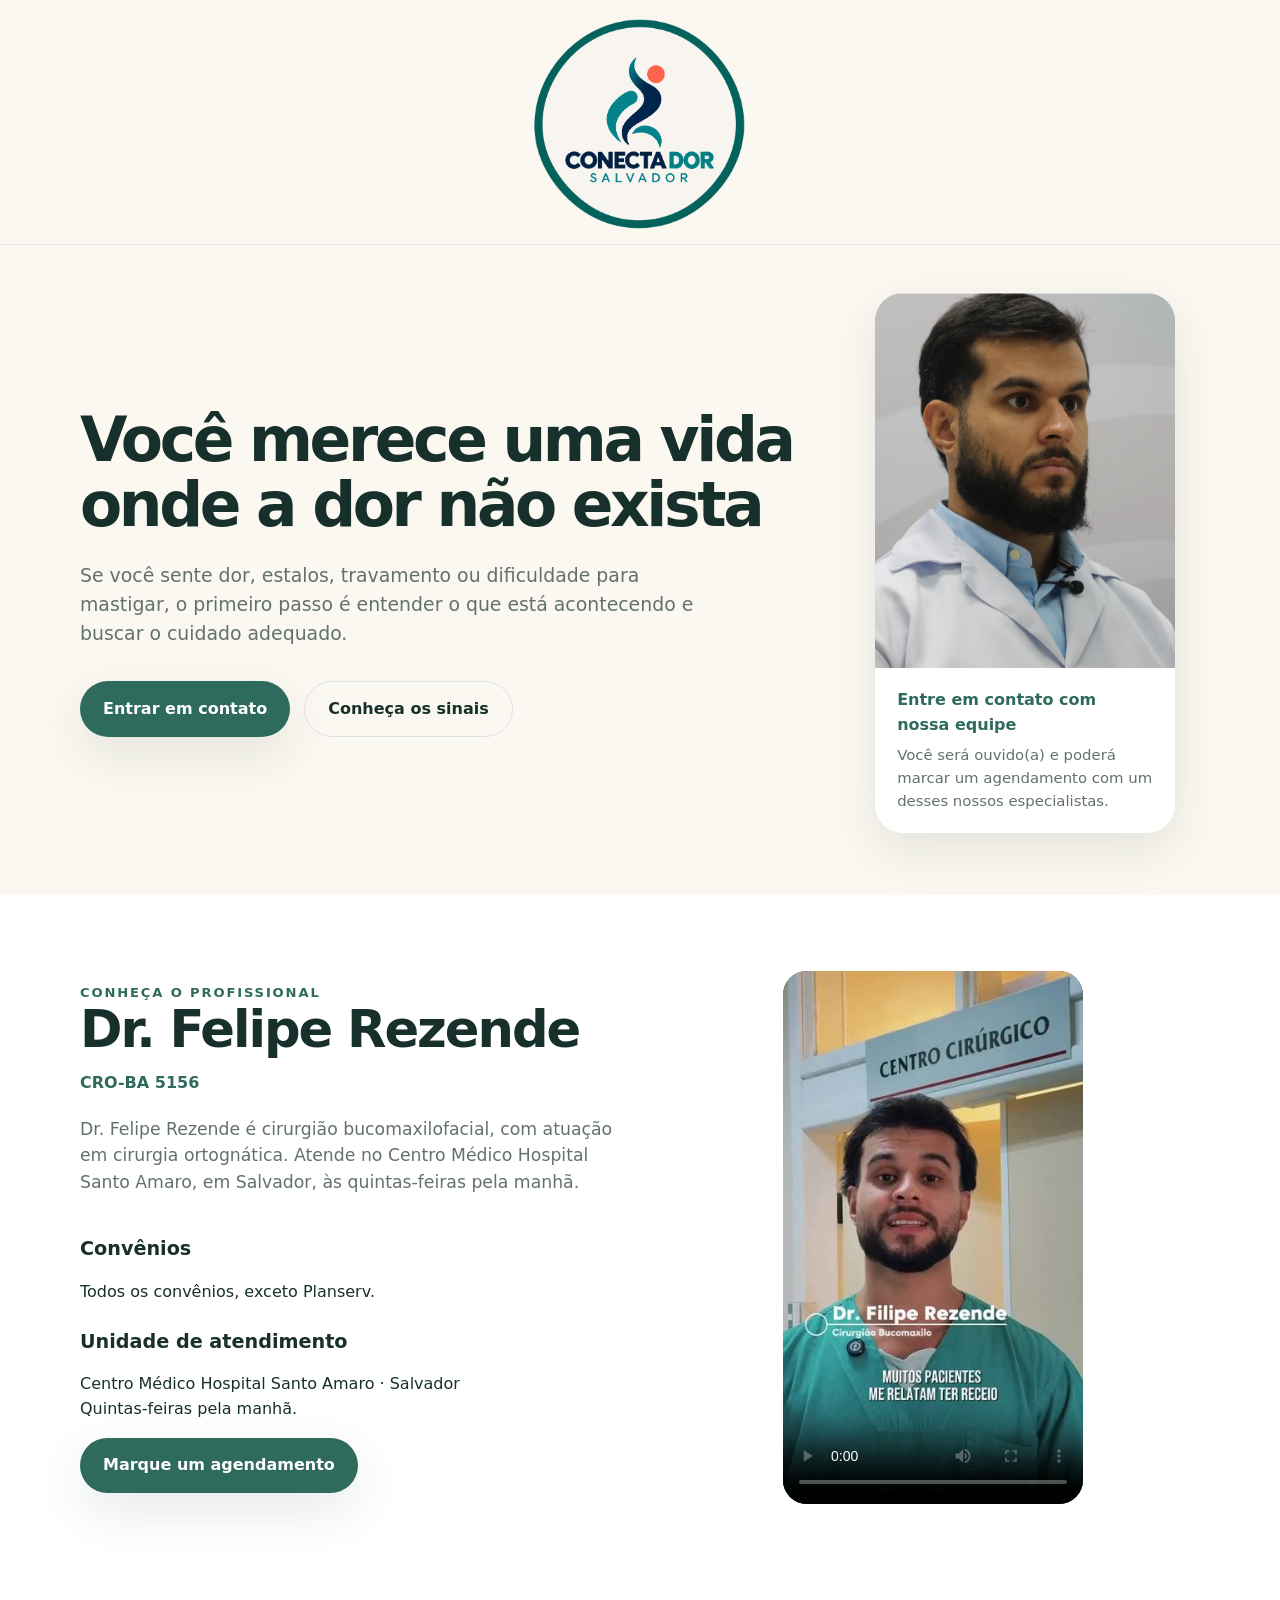
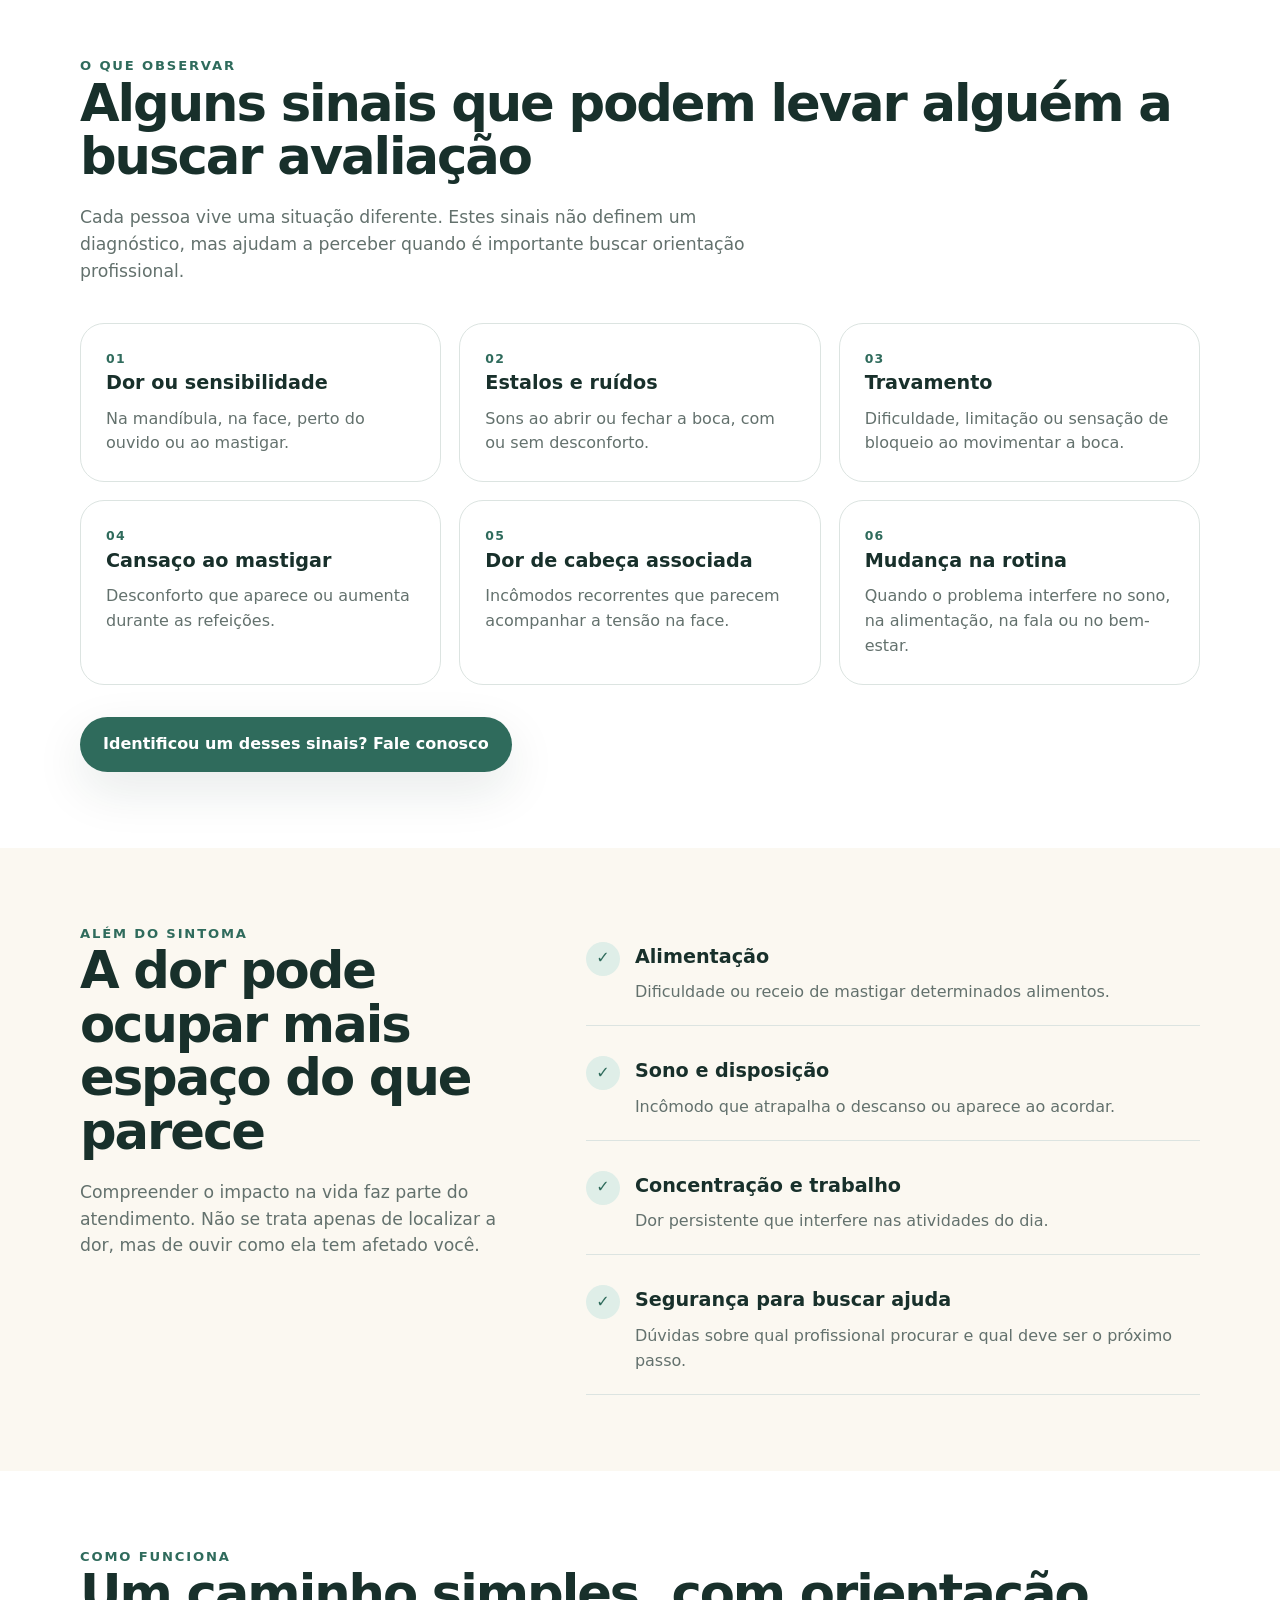
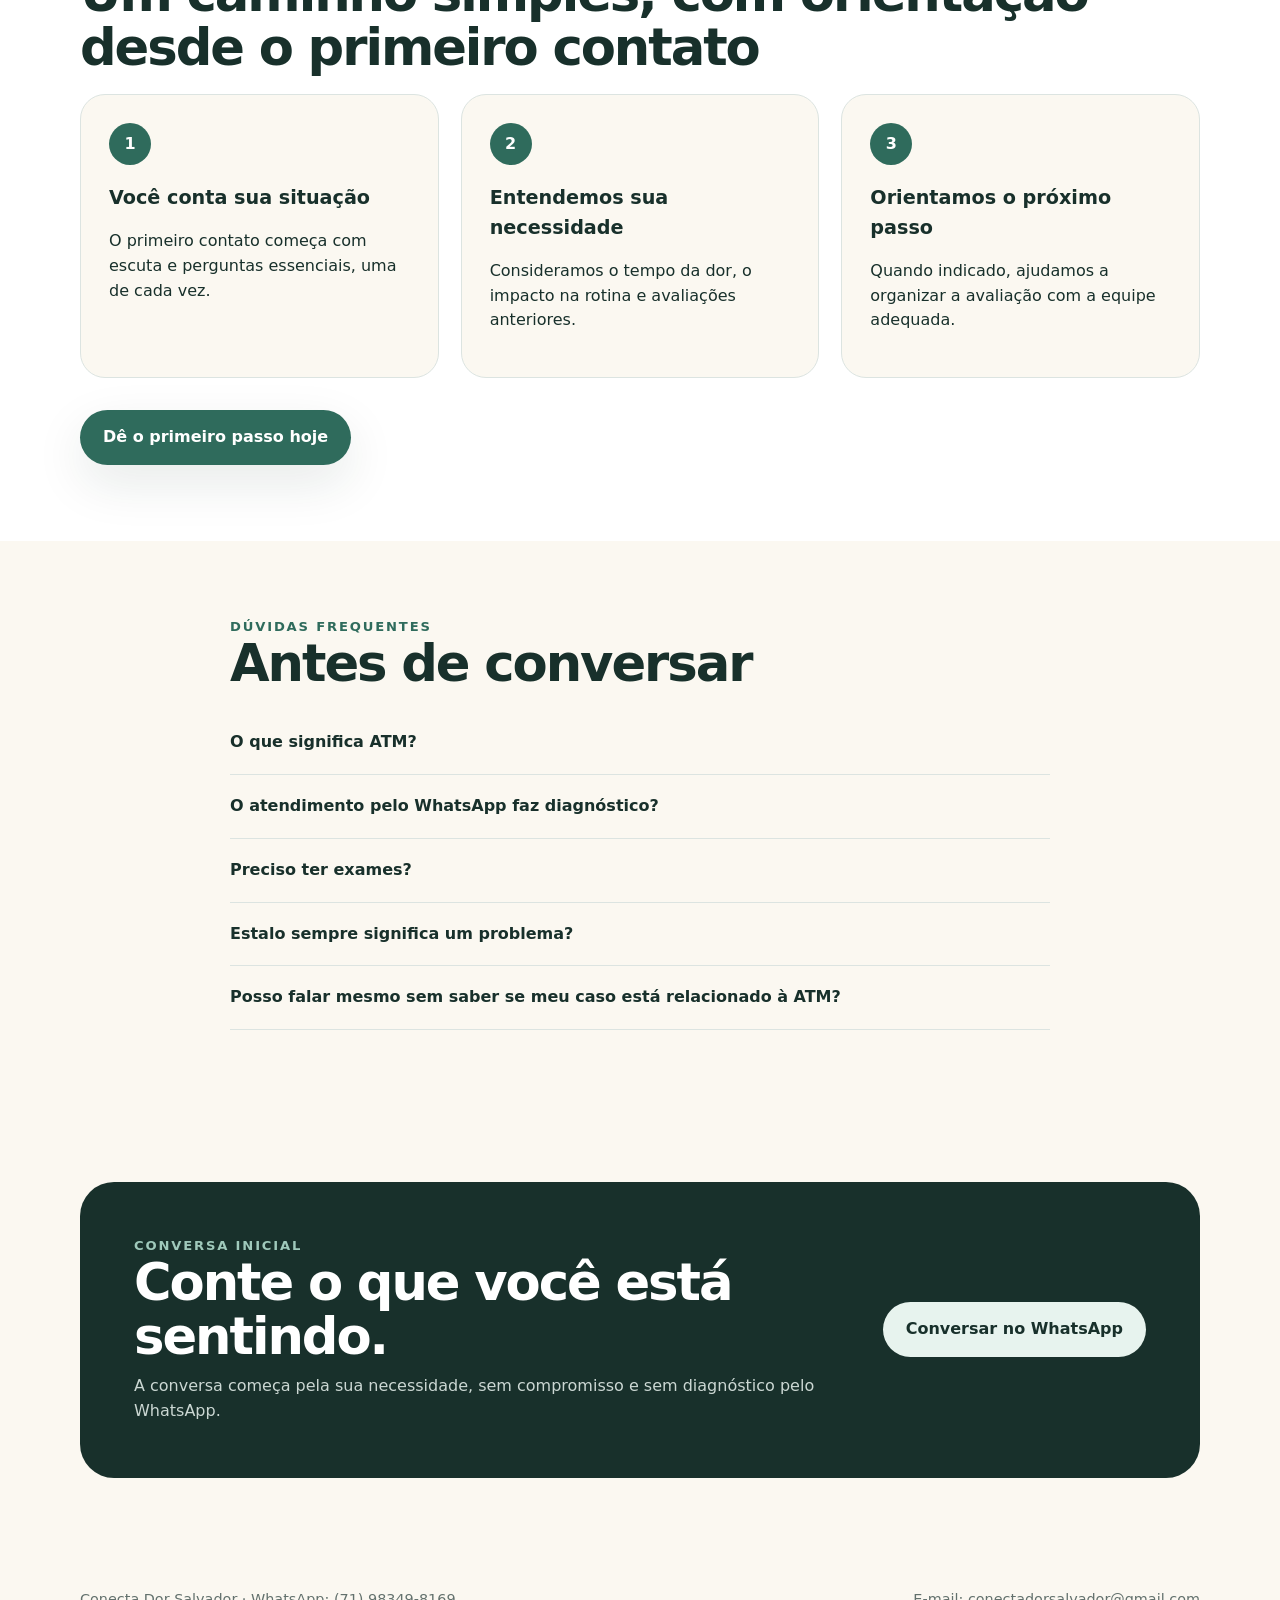
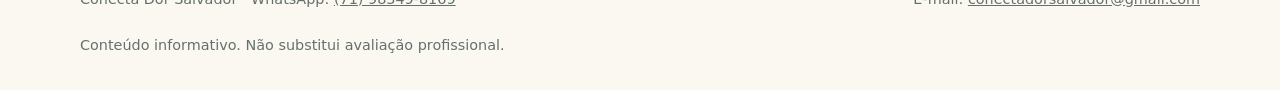
==== public_html/public_html/index.html @ 031264c7 "commit inicial" ====
<!doctype html>
<html lang="pt-BR">
<head>
  <meta charset="utf-8">
  <meta name="viewport" content="width=device-width, initial-scale=1">
  <meta name="description" content="Orientação inicial para quem sente dor, estalos, travamento ou desconforto na região da mandíbula e da ATM em Salvador.">
  <title>Conecta Dor Salvador</title>
  <style>
    :root{--ink:#18302b;--green:#2f6b5c;--mint:#dfeee8;--cream:#fbf8f1;--white:#fff;--muted:#63716d;--line:#dce4e1;--shadow:0 18px 50px rgba(24,48,43,.10)}
    *{box-sizing:border-box} html{scroll-behavior:smooth} body{margin:0;font-family:Inter,ui-sans-serif,system-ui,-apple-system,"Segoe UI",sans-serif;color:var(--ink);background:var(--cream);line-height:1.55}
    a{color:inherit}.wrap{width:min(1120px,calc(100% - 40px));margin:auto}
    header{position:sticky;top:0;z-index:10;background:rgba(251,248,241,.92);backdrop-filter:blur(12px);border-bottom:1px solid rgba(24,48,43,.08)}
    nav{min-height:120px;display:flex;align-items:center;justify-content:space-between;gap:24px}.brand-mark{position:relative;display:block;width:155px;height:105px;overflow:hidden;flex:0 0 auto}.brand-mark img{position:absolute;width:185px;height:185px;max-width:none;left:-15px;top:-40px;display:block}
    .nav-cta,.btn{display:inline-flex;align-items:center;justify-content:center;text-decoration:none;border-radius:999px;font-weight:750;transition:.2s ease}.nav-cta{padding:10px 18px;background:var(--ink);color:white}.nav-cta:hover,.btn:hover{transform:translateY(-2px)}
    .hero{padding:84px 0 62px;overflow:hidden}.hero-grid{display:grid;grid-template-columns:1.1fr .9fr;gap:58px;align-items:center}.eyebrow{font-size:.82rem;text-transform:uppercase;letter-spacing:.14em;color:var(--green);font-weight:800}
    h1{font-size:clamp(2.7rem,6vw,5.3rem);line-height:.98;letter-spacing:-.055em;margin:18px 0 24px;max-width:780px}h2{font-size:clamp(2rem,4vw,3.4rem);line-height:1.05;letter-spacing:-.04em;margin:0 0 20px}h3{font-size:1.2rem;margin:0 0 9px}
    .lead{font-size:1.18rem;color:var(--muted);max-width:650px}.actions{display:flex;gap:14px;flex-wrap:wrap;margin-top:32px}.btn{padding:15px 23px;background:var(--green);color:white;box-shadow:var(--shadow)}.btn.secondary{background:transparent;color:var(--ink);border:1px solid var(--line);box-shadow:none}
    .jaw-card{position:relative;min-height:450px;border-radius:38px;background:linear-gradient(145deg,#d9ece4,#f4efe2);box-shadow:var(--shadow);display:grid;place-items:center;overflow:hidden}.jaw-card:before,.jaw-card:after{content:"";position:absolute;border-radius:50%;border:1px solid rgba(47,107,92,.22)}.jaw-card:before{width:330px;height:330px}.jaw-card:after{width:230px;height:230px}
    .face{width:190px;height:265px;border:3px solid var(--green);border-radius:48% 48% 44% 44%/38% 38% 56% 56%;position:relative;z-index:2}.face:before{content:"";position:absolute;width:74px;height:38px;border-bottom:3px solid var(--green);border-radius:50%;left:55px;bottom:58px}.pulse{position:absolute;width:66px;height:66px;border-radius:50%;right:57px;top:205px;background:rgba(199,91,72,.18);box-shadow:0 0 0 16px rgba(199,91,72,.08)}
    .micro{position:absolute;left:28px;bottom:25px;background:white;border-radius:18px;padding:14px 16px;width:210px;box-shadow:var(--shadow);font-size:.9rem}.micro strong{display:block;color:var(--green);margin-bottom:2px}
    section{padding:76px 0}.white{background:white}.section-intro{max-width:720px;margin-bottom:38px;color:var(--muted);font-size:1.08rem}.grid{display:grid;grid-template-columns:repeat(3,1fr);gap:18px}.card{padding:25px;border:1px solid var(--line);border-radius:24px;background:white}.card .num{font-size:.78rem;color:var(--green);font-weight:850;letter-spacing:.1em}.card p{color:var(--muted);margin:0}
    .impact{display:grid;grid-template-columns:.85fr 1.15fr;gap:52px;align-items:start}.impact-list{display:grid;gap:12px}.impact-item{display:flex;gap:15px;padding:18px 0;border-bottom:1px solid var(--line)}.dot{flex:0 0 34px;height:34px;border-radius:50%;background:var(--mint);display:grid;place-items:center;color:var(--green);font-weight:900}.impact-item p{margin:2px 0;color:var(--muted)}
    .steps{display:grid;grid-template-columns:repeat(3,1fr);gap:22px}.step{padding:28px;border-radius:25px;background:var(--cream);border:1px solid var(--line)}.step span{display:inline-grid;place-items:center;width:42px;height:42px;border-radius:50%;background:var(--green);color:white;font-weight:800;margin-bottom:18px}
    .faq{max-width:820px}.faq details{border-bottom:1px solid var(--line);padding:19px 0}.faq summary{cursor:pointer;font-weight:750;list-style:none}.faq summary::-webkit-details-marker{display:none}.faq p{color:var(--muted);margin:12px 0 0}
    .cta{padding:54px;border-radius:34px;background:var(--ink);color:white;display:grid;grid-template-columns:1fr auto;gap:30px;align-items:center}.cta h2{margin-bottom:10px}.cta p{color:#cbd7d3;margin:0}.cta .btn{background:#e7f3ee;color:var(--ink);box-shadow:none}
    footer{padding:34px 0;color:var(--muted);font-size:.9rem}.footer-grid{display:flex;justify-content:space-between;gap:24px;flex-wrap:wrap}
    @media(max-width:820px){.hero{padding-top:58px}.hero-grid,.impact,.cta{grid-template-columns:1fr}.jaw-card{min-height:360px}.grid,.steps{grid-template-columns:1fr}.cta{padding:34px}.cta .btn{width:100%}}
    @media(max-width:520px){.wrap{width:min(100% - 26px,1120px)}nav{min-height:102px}.brand-mark{width:125px;height:86px}.brand-mark img{width:150px;height:150px;left:-12px;top:-33px}.nav-cta{font-size:.82rem;padding:9px 12px}h1{font-size:2.8rem}.hero{padding-bottom:42px}.jaw-card{min-height:320px;border-radius:28px}.face{transform:scale(.82)}.micro{left:16px;bottom:16px}.actions .btn{width:100%}section{padding:58px 0}}
  .brand-mark{width:105px;height:105px;border-radius:50%;overflow:hidden}.brand-mark img{position:static;width:100%;height:100%;object-fit:contain;max-width:100%;display:block}.doctor-video{display:block;width:min(100%,360px);height:auto;max-height:640px;border-radius:24px;background:#18302b;margin-left:auto;margin-right:auto}.video-grid{display:grid;grid-template-columns:1fr 1fr;gap:52px;align-items:center}@media(max-width:820px){.video-grid{grid-template-columns:1fr}}@media(max-width:520px){.brand-mark{width:86px;height:86px}.brand-mark img{position:static;width:100%;height:100%}}
  
    nav{justify-content:center;min-height:110px}.brand-wordmark{text-decoration:none;text-align:center;display:block;color:var(--green);line-height:1.12;padding:18px 0}.brand-wordmark span{display:block;font-size:2rem;font-weight:850;letter-spacing:-.04em}.brand-wordmark small{display:block;font-size:.9rem;letter-spacing:.22em;text-transform:uppercase;margin-top:6px}
    .micro{width:calc(100% - 48px);max-width:350px;left:24px;bottom:24px;position:relative;align-self:end;margin-top:290px;z-index:3}.face,.pulse{position:absolute}.face{top:40px}.jaw-card{min-height:470px;padding-bottom:0}.micro{position:absolute;margin-top:0}.video-grid h3{margin-top:22px}h1{font-size:clamp(2.6rem,5.2vw,4.5rem);line-height:1.06}
    @media(max-width:520px){nav{min-height:90px}.brand-wordmark span{font-size:1.7rem}.jaw-card{min-height:440px}.micro{width:calc(100% - 32px);left:16px;bottom:16px}h1{font-size:2.7rem}}
  
    .hero-grid{grid-template-columns:1.25fr .75fr;gap:48px}.hero-portrait{width:100%;max-width:360px;justify-self:center;background:#fff;border-radius:28px;overflow:hidden;box-shadow:var(--shadow)}.photo-window{position:relative;aspect-ratio:709/887;overflow:hidden;background:#ddd}.photo-window img{display:block;position:absolute;top:-28.2976%;left:0;width:100%;height:auto;max-width:none}.photo-caption{padding:20px 22px}.photo-caption strong{color:var(--green)}.photo-caption p{margin:6px 0 0;font-size:.93rem;color:var(--muted)}@media(max-width:820px){.hero-grid{grid-template-columns:1fr}.hero-portrait{max-width:320px}}@media(max-width:520px){.hero-portrait{max-width:290px}.hero{padding-top:36px}.hero-grid{gap:30px}}

    header nav{display:flex;justify-content:center;align-items:center;min-height:174px;padding:12px 0}.brand-mark.brand-centered{display:block;position:relative;width:150px;height:150px;flex:0 0 150px;margin:0 auto;border-radius:0;overflow:visible}.brand-mark.brand-centered img{display:block;position:static;width:100%;height:100%;max-width:100%;object-fit:contain}@media(max-width:520px){header nav{min-height:144px;padding:10px 0}.brand-mark.brand-centered{width:124px;height:124px;flex-basis:124px}}

    header nav{min-height:244px;padding:12px 0}.brand-mark.brand-centered{width:220px;height:220px;flex-basis:220px}.hero{padding-top:48px}.hero-grid{grid-template-columns:1.35fr .65fr;gap:44px}.hero-portrait{max-width:300px}.doctor-video{width:min(100%,300px)}h1{font-size:clamp(2.6rem,4.8vw,4.1rem)}@media(max-width:820px){.hero-grid{grid-template-columns:1fr}.hero-portrait{max-width:280px}}@media(max-width:520px){header nav{min-height:190px;padding:10px 0}.brand-mark.brand-centered{width:170px;height:170px;flex-basis:170px}.hero{padding-top:30px}.hero-portrait{max-width:260px}h1{font-size:2.5rem}}
</style>
</head>
<body>
  <header><div class="wrap"><nav aria-label="Marca"><a class="brand-mark brand-centered" href="#" aria-label="Conecta Dor Salvador"><img src="assets/logo.png" alt="Logomarca circular Conecta Dor Salvador" width="1280" height="1280"></a></nav></div></header>
  <main>
    <section class="hero"><div class="wrap hero-grid"><div><h1>Você merece uma vida onde a dor não exista</h1><p class="lead">Se você sente dor, estalos, travamento ou dificuldade para mastigar, o primeiro passo é entender o que está acontecendo e buscar o cuidado adequado.</p><div class="actions"><a class="btn" href="https://wa.me/5571983498169?text=Ol%C3%A1%21%20Vim%20pela%20p%C3%A1gina%20Conecta%20Dor%20Salvador%20e%20gostaria%20de%20conversar%20sobre%20o%20que%20estou%20sentindo." target="_blank" rel="noopener noreferrer">Entrar em contato</a><a class="btn secondary" href="#sinais">Conheça os sinais</a></div></div><div class="hero-portrait"><div class="photo-window"><img src="assets/dr-felipe.jpg" alt="Retrato do Dr. Felipe Rezende de jaleco" width="709" height="1536"></div><div class="photo-caption"><strong>Entre em contato com nossa equipe</strong><p>Você será ouvido(a) e poderá marcar um agendamento com um desses nossos especialistas.</p></div></div></div></section>

    <section id="video-dr-felipe" class="white"><div class="wrap video-grid"><div><div class="eyebrow">Conheça o profissional</div><h2>Dr. Felipe Rezende</h2><p class="professional-registration" style="color:var(--green);font-weight:700;margin:-6px 0 20px">CRO-BA 5156</p><p class="section-intro">Dr. Felipe Rezende é cirurgião bucomaxilofacial, com atuação em cirurgia ortognática. Atende no Centro Médico Hospital Santo Amaro, em Salvador, às quintas-feiras pela manhã.</p><!-- Antes de publicar: confirmar nome profissional e registro de especialidade com o responsável. CRO-BA 5156 informado por Rita. Tempo de atuação e número de pacientes só devem ser incluídos após comprovação. --><h3>Convênios</h3><p>Todos os convênios, exceto Planserv.</p><h3>Unidade de atendimento</h3><p>Centro Médico Hospital Santo Amaro · Salvador<br>Quintas-feiras pela manhã.</p><a class="btn" href="https://wa.me/5571983498169" target="_blank" rel="noopener noreferrer">Marque um agendamento</a></div><video class="doctor-video" controls playsinline preload="auto" poster="assets/poster-video.jpg" aria-label="Vídeo do Dr. Felipe Rezende"><source src="assets/video-dr-felipe.mp4" type="video/mp4">Seu navegador não reproduz este vídeo.</video></div></section>
    <section id="sinais" class="white"><div class="wrap"><div class="eyebrow">O que observar</div><h2>Alguns sinais que podem levar alguém a buscar avaliação</h2><p class="section-intro">Cada pessoa vive uma situação diferente. Estes sinais não definem um diagnóstico, mas ajudam a perceber quando é importante buscar orientação profissional.</p><div class="grid"><article class="card"><div class="num">01</div><h3>Dor ou sensibilidade</h3><p>Na mandíbula, na face, perto do ouvido ou ao mastigar.</p></article><article class="card"><div class="num">02</div><h3>Estalos e ruídos</h3><p>Sons ao abrir ou fechar a boca, com ou sem desconforto.</p></article><article class="card"><div class="num">03</div><h3>Travamento</h3><p>Dificuldade, limitação ou sensação de bloqueio ao movimentar a boca.</p></article><article class="card"><div class="num">04</div><h3>Cansaço ao mastigar</h3><p>Desconforto que aparece ou aumenta durante as refeições.</p></article><article class="card"><div class="num">05</div><h3>Dor de cabeça associada</h3><p>Incômodos recorrentes que parecem acompanhar a tensão na face.</p></article><article class="card"><div class="num">06</div><h3>Mudança na rotina</h3><p>Quando o problema interfere no sono, na alimentação, na fala ou no bem-estar.</p></article></div><div class="actions"><a class="btn" href="https://wa.me/5571983498169" target="_blank" rel="noopener noreferrer">Identificou um desses sinais? Fale conosco</a></div></div></section>
    <section><div class="wrap impact"><div><div class="eyebrow">Além do sintoma</div><h2>A dor pode ocupar mais espaço do que parece</h2><p class="section-intro">Compreender o impacto na vida faz parte do atendimento. Não se trata apenas de localizar a dor, mas de ouvir como ela tem afetado você.</p></div><div class="impact-list"><div class="impact-item"><div class="dot">✓</div><div><h3>Alimentação</h3><p>Dificuldade ou receio de mastigar determinados alimentos.</p></div></div><div class="impact-item"><div class="dot">✓</div><div><h3>Sono e disposição</h3><p>Incômodo que atrapalha o descanso ou aparece ao acordar.</p></div></div><div class="impact-item"><div class="dot">✓</div><div><h3>Concentração e trabalho</h3><p>Dor persistente que interfere nas atividades do dia.</p></div></div><div class="impact-item"><div class="dot">✓</div><div><h3>Segurança para buscar ajuda</h3><p>Dúvidas sobre qual profissional procurar e qual deve ser o próximo passo.</p></div></div></div></div></section>
    <section class="white"><div class="wrap"><div class="eyebrow">Como funciona</div><h2>Um caminho simples, com orientação desde o primeiro contato</h2><div class="steps"><article class="step"><span>1</span><h3>Você conta sua situação</h3><p>O primeiro contato começa com escuta e perguntas essenciais, uma de cada vez.</p></article><article class="step"><span>2</span><h3>Entendemos sua necessidade</h3><p>Consideramos o tempo da dor, o impacto na rotina e avaliações anteriores.</p></article><article class="step"><span>3</span><h3>Orientamos o próximo passo</h3><p>Quando indicado, ajudamos a organizar a avaliação com a equipe adequada.</p></article></div><div class="actions"><a class="btn" href="https://wa.me/5571983498169" target="_blank" rel="noopener noreferrer">Dê o primeiro passo hoje</a></div></div></section>
    <section><div class="wrap faq"><div class="eyebrow">Dúvidas frequentes</div><h2>Antes de conversar</h2><details><summary>O que significa ATM?</summary><p>ATM é a sigla para articulação temporomandibular, que liga a mandíbula ao crânio e participa de movimentos como falar, mastigar e abrir ou fechar a boca.</p></details><details><summary>O atendimento pelo WhatsApp faz diagnóstico?</summary><p>Não. O WhatsApp é usado para acolher, compreender a necessidade inicial e orientar o próximo passo. O diagnóstico e a indicação de tratamento dependem de avaliação profissional.</p></details><details><summary>Preciso ter exames?</summary><p>Você pode informar se já possui exames ou avaliações anteriores. A equipe orientará o que é necessário para sua situação.</p></details><details><summary>Estalo sempre significa um problema?</summary><p>Nem todo estalo tem a mesma causa ou importância. A presença de dor, travamento, limitação ou impacto na rotina ajuda a orientar a necessidade de avaliação.</p></details><details><summary>Posso falar mesmo sem saber se meu caso está relacionado à ATM?</summary><p>Sim. Conte o que está sentindo. O atendimento inicial ajuda a compreender sua necessidade e a direcionar o cuidado adequado.</p></details></div></section>
    <section id="conversar"><div class="wrap"><div class="cta"><div><div class="eyebrow" style="color:#9fc9bb">Conversa inicial</div><h2>Conte o que você está sentindo.</h2><p>A conversa começa pela sua necessidade, sem compromisso e sem diagnóstico pelo WhatsApp.</p></div><a class="btn" href="https://wa.me/5571983498169?text=Ol%C3%A1%21%20Vim%20pela%20p%C3%A1gina%20Conecta%20Dor%20Salvador%20e%20gostaria%20de%20conversar%20sobre%20o%20que%20estou%20sentindo." target="_blank" rel="noopener noreferrer" aria-label="Conversar com o Conecta Dor Salvador pelo WhatsApp">Conversar no WhatsApp</a></div></div></section>
  </main>
  <footer><div class="wrap footer-grid"><span>Conecta Dor Salvador · WhatsApp: <a href="https://wa.me/5571983498169">(71) 98349-8169</a></span><span>E-mail: <a href="mailto:conectadorsalvador@gmail.com">conectadorsalvador@gmail.com</a></span><span>Conteúdo informativo. Não substitui avaliação profissional.</span></div></footer>
</body>
</html>
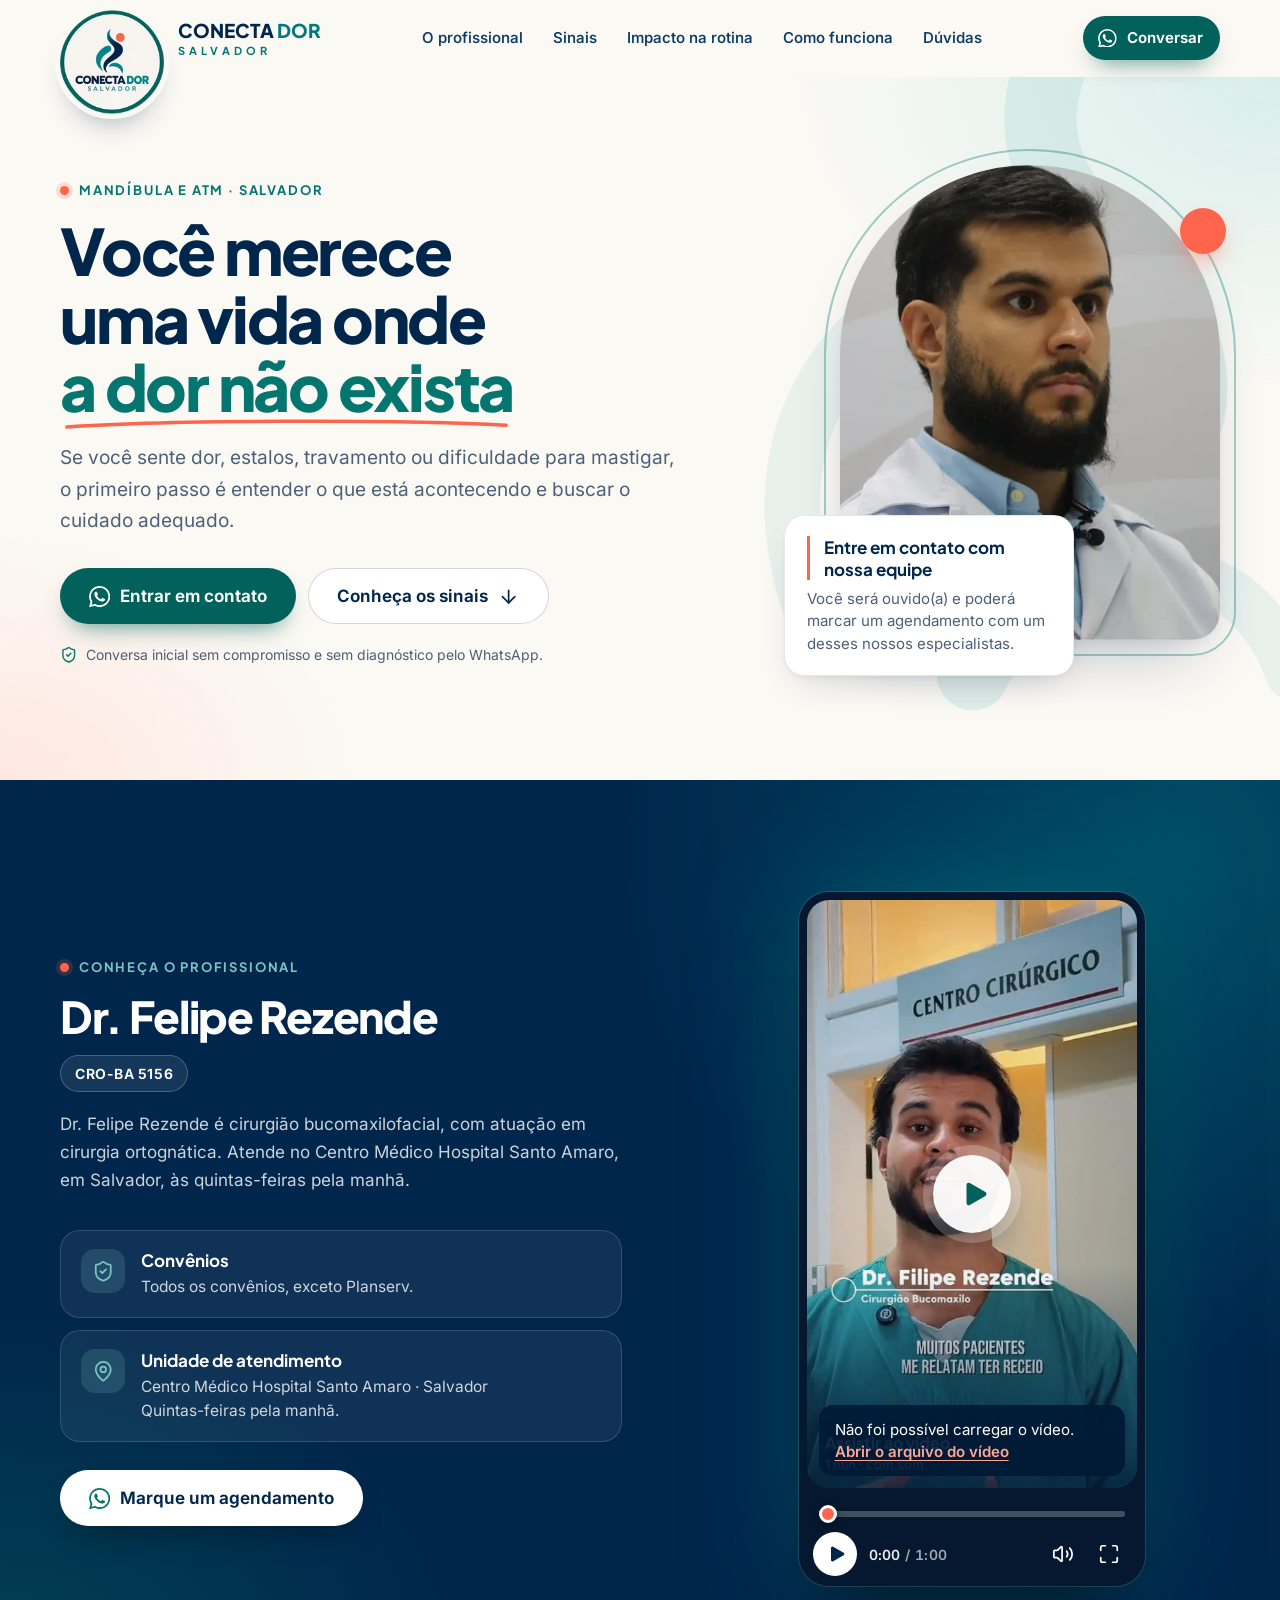
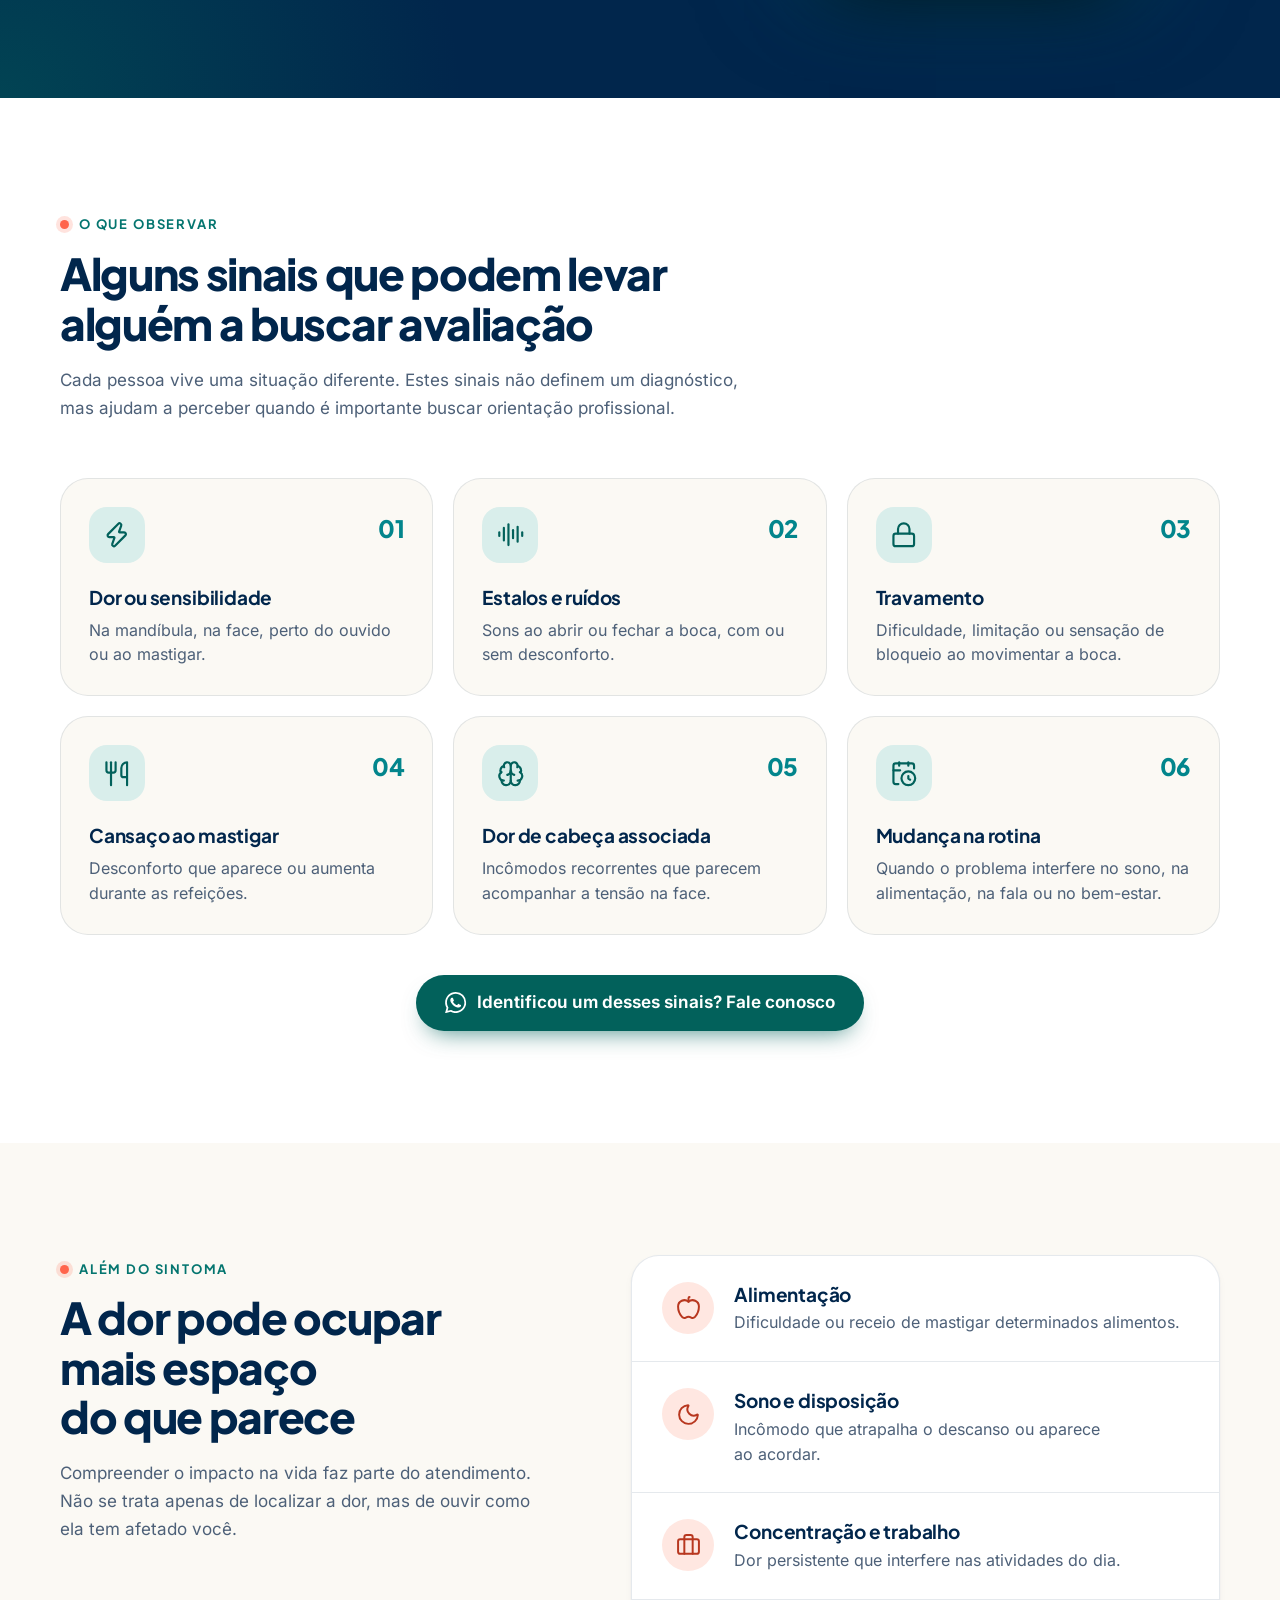
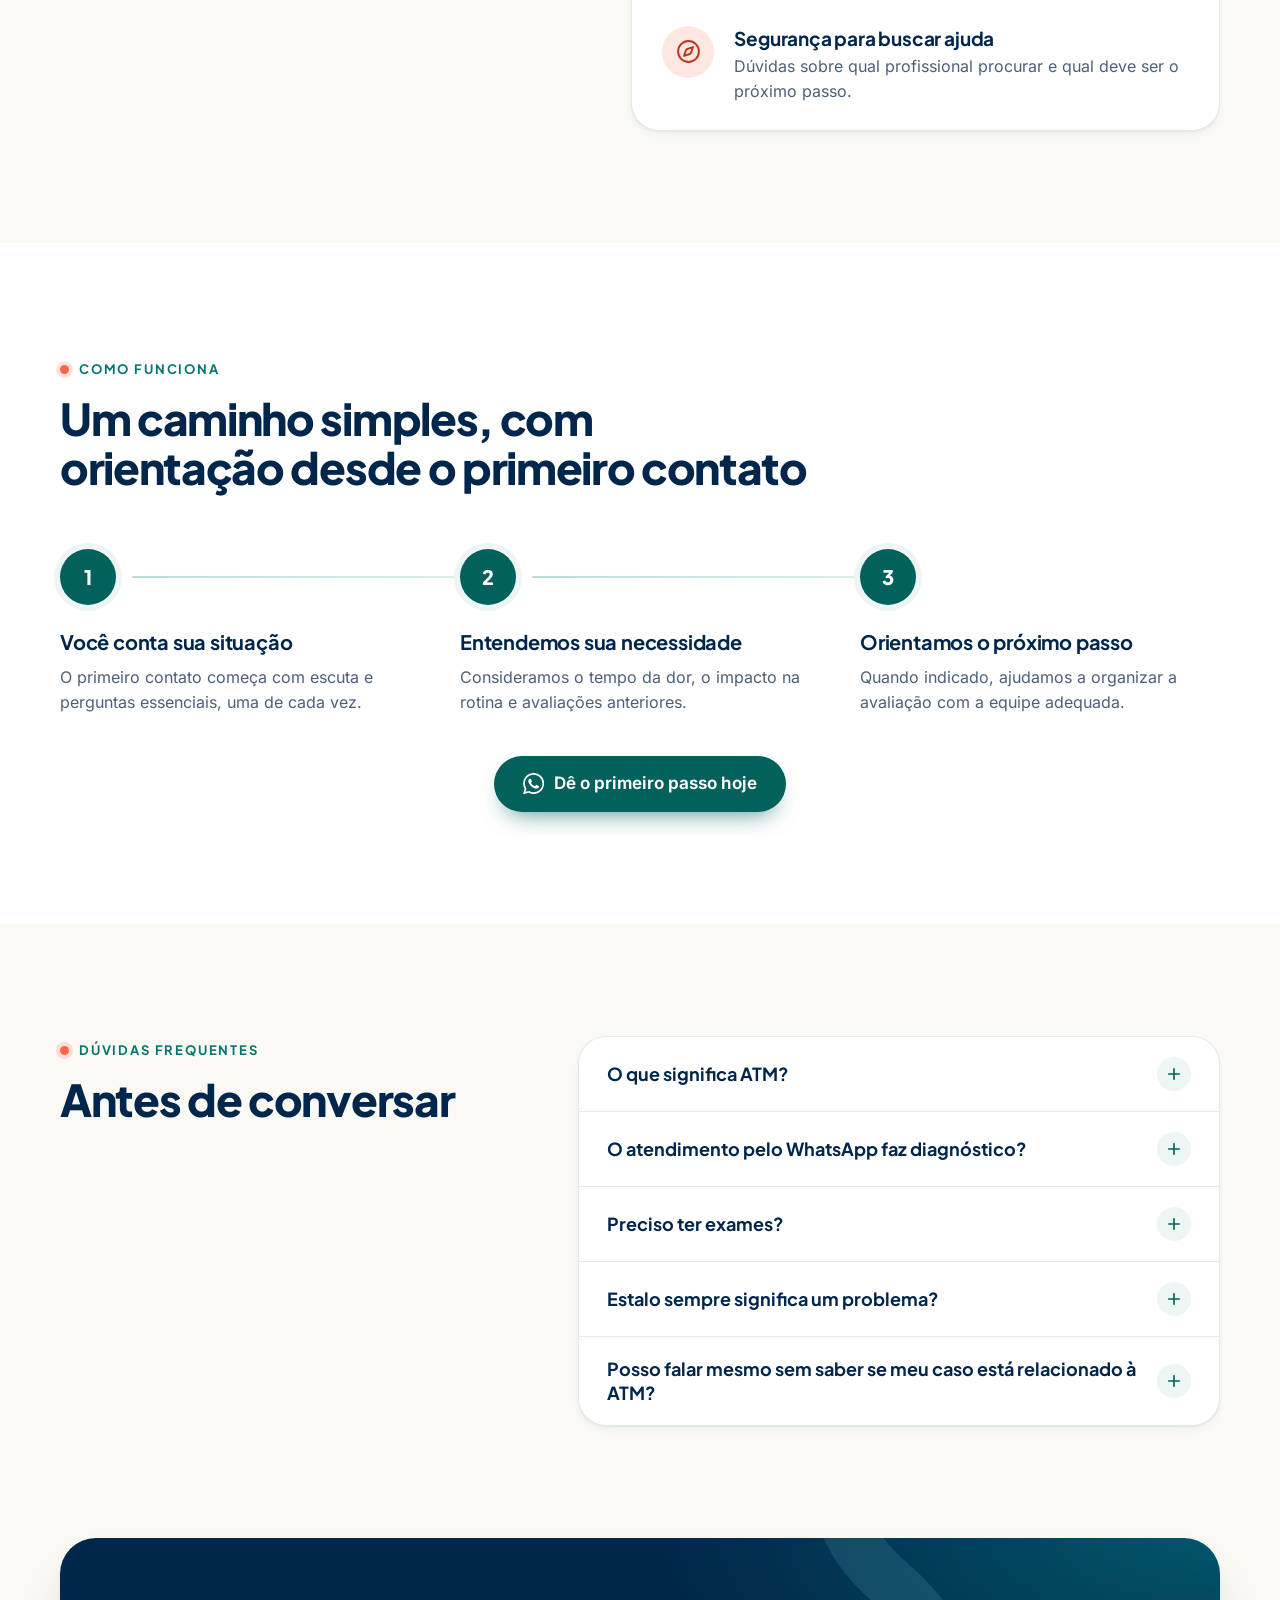
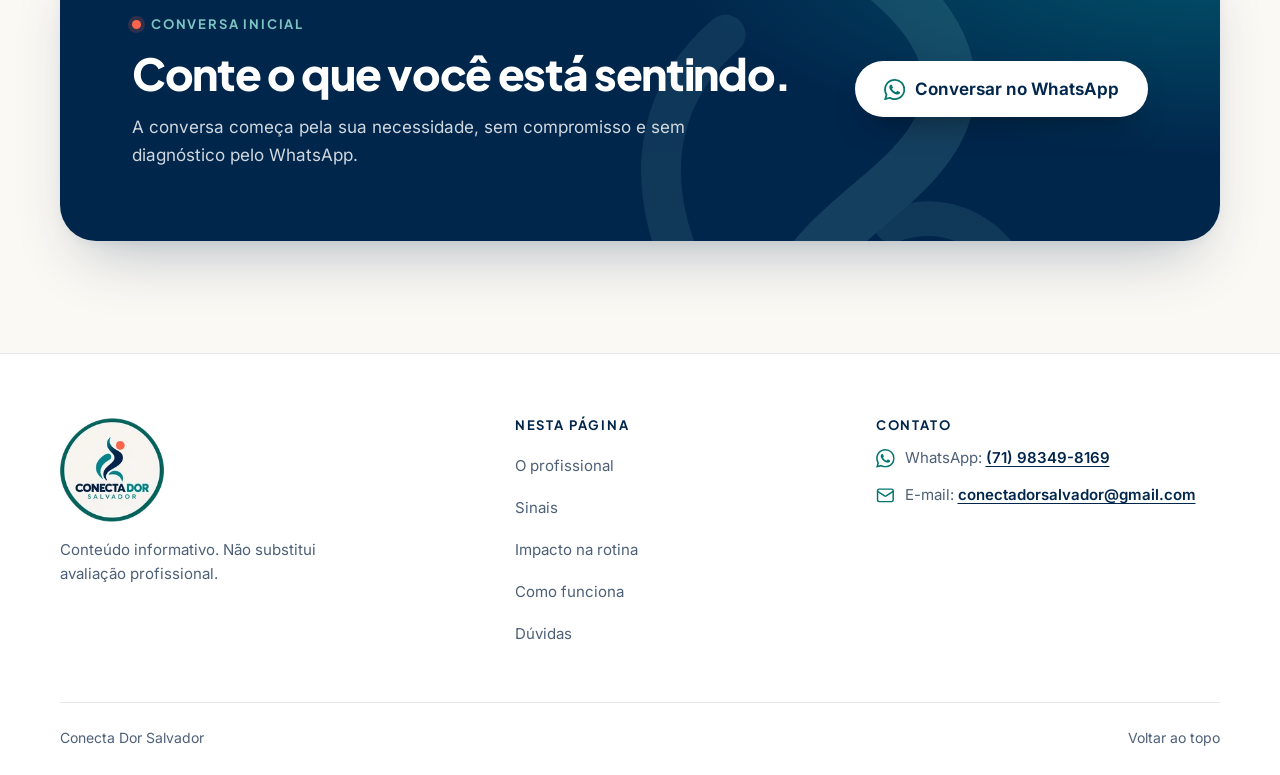
==== commit 6e28f45c: "Moderniza a landing page: cabeçalho fixo compacto, novo visual e player de vídeo Cabeçalho - Barra f" ====
--- a/public_html/public_html/index.html
+++ b/public_html/public_html/index.html
@@ -1,56 +1,461 @@
-<!doctype html>
+<!DOCTYPE html>
 <html lang="pt-BR">
 <head>
   <meta charset="utf-8">
-  <meta name="viewport" content="width=device-width, initial-scale=1">
+  <meta name="viewport" content="width=device-width, initial-scale=1, viewport-fit=cover">
+  <title>Conecta Dor Salvador · Orientação para dor na mandíbula e ATM</title>
   <meta name="description" content="Orientação inicial para quem sente dor, estalos, travamento ou desconforto na região da mandíbula e da ATM em Salvador.">
-  <title>Conecta Dor Salvador</title>
-  <style>
-    :root{--ink:#18302b;--green:#2f6b5c;--mint:#dfeee8;--cream:#fbf8f1;--white:#fff;--muted:#63716d;--line:#dce4e1;--shadow:0 18px 50px rgba(24,48,43,.10)}
-    *{box-sizing:border-box} html{scroll-behavior:smooth} body{margin:0;font-family:Inter,ui-sans-serif,system-ui,-apple-system,"Segoe UI",sans-serif;color:var(--ink);background:var(--cream);line-height:1.55}
-    a{color:inherit}.wrap{width:min(1120px,calc(100% - 40px));margin:auto}
-    header{position:sticky;top:0;z-index:10;background:rgba(251,248,241,.92);backdrop-filter:blur(12px);border-bottom:1px solid rgba(24,48,43,.08)}
-    nav{min-height:120px;display:flex;align-items:center;justify-content:space-between;gap:24px}.brand-mark{position:relative;display:block;width:155px;height:105px;overflow:hidden;flex:0 0 auto}.brand-mark img{position:absolute;width:185px;height:185px;max-width:none;left:-15px;top:-40px;display:block}
-    .nav-cta,.btn{display:inline-flex;align-items:center;justify-content:center;text-decoration:none;border-radius:999px;font-weight:750;transition:.2s ease}.nav-cta{padding:10px 18px;background:var(--ink);color:white}.nav-cta:hover,.btn:hover{transform:translateY(-2px)}
-    .hero{padding:84px 0 62px;overflow:hidden}.hero-grid{display:grid;grid-template-columns:1.1fr .9fr;gap:58px;align-items:center}.eyebrow{font-size:.82rem;text-transform:uppercase;letter-spacing:.14em;color:var(--green);font-weight:800}
-    h1{font-size:clamp(2.7rem,6vw,5.3rem);line-height:.98;letter-spacing:-.055em;margin:18px 0 24px;max-width:780px}h2{font-size:clamp(2rem,4vw,3.4rem);line-height:1.05;letter-spacing:-.04em;margin:0 0 20px}h3{font-size:1.2rem;margin:0 0 9px}
-    .lead{font-size:1.18rem;color:var(--muted);max-width:650px}.actions{display:flex;gap:14px;flex-wrap:wrap;margin-top:32px}.btn{padding:15px 23px;background:var(--green);color:white;box-shadow:var(--shadow)}.btn.secondary{background:transparent;color:var(--ink);border:1px solid var(--line);box-shadow:none}
-    .jaw-card{position:relative;min-height:450px;border-radius:38px;background:linear-gradient(145deg,#d9ece4,#f4efe2);box-shadow:var(--shadow);display:grid;place-items:center;overflow:hidden}.jaw-card:before,.jaw-card:after{content:"";position:absolute;border-radius:50%;border:1px solid rgba(47,107,92,.22)}.jaw-card:before{width:330px;height:330px}.jaw-card:after{width:230px;height:230px}
-    .face{width:190px;height:265px;border:3px solid var(--green);border-radius:48% 48% 44% 44%/38% 38% 56% 56%;position:relative;z-index:2}.face:before{content:"";position:absolute;width:74px;height:38px;border-bottom:3px solid var(--green);border-radius:50%;left:55px;bottom:58px}.pulse{position:absolute;width:66px;height:66px;border-radius:50%;right:57px;top:205px;background:rgba(199,91,72,.18);box-shadow:0 0 0 16px rgba(199,91,72,.08)}
-    .micro{position:absolute;left:28px;bottom:25px;background:white;border-radius:18px;padding:14px 16px;width:210px;box-shadow:var(--shadow);font-size:.9rem}.micro strong{display:block;color:var(--green);margin-bottom:2px}
-    section{padding:76px 0}.white{background:white}.section-intro{max-width:720px;margin-bottom:38px;color:var(--muted);font-size:1.08rem}.grid{display:grid;grid-template-columns:repeat(3,1fr);gap:18px}.card{padding:25px;border:1px solid var(--line);border-radius:24px;background:white}.card .num{font-size:.78rem;color:var(--green);font-weight:850;letter-spacing:.1em}.card p{color:var(--muted);margin:0}
-    .impact{display:grid;grid-template-columns:.85fr 1.15fr;gap:52px;align-items:start}.impact-list{display:grid;gap:12px}.impact-item{display:flex;gap:15px;padding:18px 0;border-bottom:1px solid var(--line)}.dot{flex:0 0 34px;height:34px;border-radius:50%;background:var(--mint);display:grid;place-items:center;color:var(--green);font-weight:900}.impact-item p{margin:2px 0;color:var(--muted)}
-    .steps{display:grid;grid-template-columns:repeat(3,1fr);gap:22px}.step{padding:28px;border-radius:25px;background:var(--cream);border:1px solid var(--line)}.step span{display:inline-grid;place-items:center;width:42px;height:42px;border-radius:50%;background:var(--green);color:white;font-weight:800;margin-bottom:18px}
-    .faq{max-width:820px}.faq details{border-bottom:1px solid var(--line);padding:19px 0}.faq summary{cursor:pointer;font-weight:750;list-style:none}.faq summary::-webkit-details-marker{display:none}.faq p{color:var(--muted);margin:12px 0 0}
-    .cta{padding:54px;border-radius:34px;background:var(--ink);color:white;display:grid;grid-template-columns:1fr auto;gap:30px;align-items:center}.cta h2{margin-bottom:10px}.cta p{color:#cbd7d3;margin:0}.cta .btn{background:#e7f3ee;color:var(--ink);box-shadow:none}
-    footer{padding:34px 0;color:var(--muted);font-size:.9rem}.footer-grid{display:flex;justify-content:space-between;gap:24px;flex-wrap:wrap}
-    @media(max-width:820px){.hero{padding-top:58px}.hero-grid,.impact,.cta{grid-template-columns:1fr}.jaw-card{min-height:360px}.grid,.steps{grid-template-columns:1fr}.cta{padding:34px}.cta .btn{width:100%}}
-    @media(max-width:520px){.wrap{width:min(100% - 26px,1120px)}nav{min-height:102px}.brand-mark{width:125px;height:86px}.brand-mark img{width:150px;height:150px;left:-12px;top:-33px}.nav-cta{font-size:.82rem;padding:9px 12px}h1{font-size:2.8rem}.hero{padding-bottom:42px}.jaw-card{min-height:320px;border-radius:28px}.face{transform:scale(.82)}.micro{left:16px;bottom:16px}.actions .btn{width:100%}section{padding:58px 0}}
-  .brand-mark{width:105px;height:105px;border-radius:50%;overflow:hidden}.brand-mark img{position:static;width:100%;height:100%;object-fit:contain;max-width:100%;display:block}.doctor-video{display:block;width:min(100%,360px);height:auto;max-height:640px;border-radius:24px;background:#18302b;margin-left:auto;margin-right:auto}.video-grid{display:grid;grid-template-columns:1fr 1fr;gap:52px;align-items:center}@media(max-width:820px){.video-grid{grid-template-columns:1fr}}@media(max-width:520px){.brand-mark{width:86px;height:86px}.brand-mark img{position:static;width:100%;height:100%}}
-  
-    nav{justify-content:center;min-height:110px}.brand-wordmark{text-decoration:none;text-align:center;display:block;color:var(--green);line-height:1.12;padding:18px 0}.brand-wordmark span{display:block;font-size:2rem;font-weight:850;letter-spacing:-.04em}.brand-wordmark small{display:block;font-size:.9rem;letter-spacing:.22em;text-transform:uppercase;margin-top:6px}
-    .micro{width:calc(100% - 48px);max-width:350px;left:24px;bottom:24px;position:relative;align-self:end;margin-top:290px;z-index:3}.face,.pulse{position:absolute}.face{top:40px}.jaw-card{min-height:470px;padding-bottom:0}.micro{position:absolute;margin-top:0}.video-grid h3{margin-top:22px}h1{font-size:clamp(2.6rem,5.2vw,4.5rem);line-height:1.06}
-    @media(max-width:520px){nav{min-height:90px}.brand-wordmark span{font-size:1.7rem}.jaw-card{min-height:440px}.micro{width:calc(100% - 32px);left:16px;bottom:16px}h1{font-size:2.7rem}}
-  
-    .hero-grid{grid-template-columns:1.25fr .75fr;gap:48px}.hero-portrait{width:100%;max-width:360px;justify-self:center;background:#fff;border-radius:28px;overflow:hidden;box-shadow:var(--shadow)}.photo-window{position:relative;aspect-ratio:709/887;overflow:hidden;background:#ddd}.photo-window img{display:block;position:absolute;top:-28.2976%;left:0;width:100%;height:auto;max-width:none}.photo-caption{padding:20px 22px}.photo-caption strong{color:var(--green)}.photo-caption p{margin:6px 0 0;font-size:.93rem;color:var(--muted)}@media(max-width:820px){.hero-grid{grid-template-columns:1fr}.hero-portrait{max-width:320px}}@media(max-width:520px){.hero-portrait{max-width:290px}.hero{padding-top:36px}.hero-grid{gap:30px}}
-
-    header nav{display:flex;justify-content:center;align-items:center;min-height:174px;padding:12px 0}.brand-mark.brand-centered{display:block;position:relative;width:150px;height:150px;flex:0 0 150px;margin:0 auto;border-radius:0;overflow:visible}.brand-mark.brand-centered img{display:block;position:static;width:100%;height:100%;max-width:100%;object-fit:contain}@media(max-width:520px){header nav{min-height:144px;padding:10px 0}.brand-mark.brand-centered{width:124px;height:124px;flex-basis:124px}}
-
-    header nav{min-height:244px;padding:12px 0}.brand-mark.brand-centered{width:220px;height:220px;flex-basis:220px}.hero{padding-top:48px}.hero-grid{grid-template-columns:1.35fr .65fr;gap:44px}.hero-portrait{max-width:300px}.doctor-video{width:min(100%,300px)}h1{font-size:clamp(2.6rem,4.8vw,4.1rem)}@media(max-width:820px){.hero-grid{grid-template-columns:1fr}.hero-portrait{max-width:280px}}@media(max-width:520px){header nav{min-height:190px;padding:10px 0}.brand-mark.brand-centered{width:170px;height:170px;flex-basis:170px}.hero{padding-top:30px}.hero-portrait{max-width:260px}h1{font-size:2.5rem}}
-</style>
+  <meta name="theme-color" content="#fbf9f4">
+  <meta name="format-detection" content="telephone=no">
+  <meta property="og:type" content="website">
+  <meta property="og:locale" content="pt_BR">
+  <meta property="og:site_name" content="Conecta Dor Salvador">
+  <meta property="og:title" content="Conecta Dor Salvador">
+  <meta property="og:description" content="Orientação inicial para quem sente dor, estalos, travamento ou desconforto na região da mandíbula e da ATM em Salvador.">
+
+  <link rel="icon" type="image/png" sizes="32x32" href="assets/favicon-32.png">
+  <link rel="icon" type="image/png" sizes="192x192" href="assets/favicon-192.png">
+  <link rel="apple-touch-icon" href="assets/apple-touch-icon.png">
+
+  <link rel="preload" href="assets/fonts/plus-jakarta-sans-latin-wght-normal.woff2" as="font" type="font/woff2" crossorigin>
+  <link rel="preload" href="assets/fonts/inter-latin-wght-normal.woff2" as="font" type="font/woff2" crossorigin>
+  <link rel="stylesheet" href="assets/css/styles.css?v=2">
+  <script>document.documentElement.classList.add('js');</script>
+  <script src="assets/js/main.js?v=2" defer></script>
 </head>
-<body>
-  <header><div class="wrap"><nav aria-label="Marca"><a class="brand-mark brand-centered" href="#" aria-label="Conecta Dor Salvador"><img src="assets/logo.png" alt="Logomarca circular Conecta Dor Salvador" width="1280" height="1280"></a></nav></div></header>
-  <main>
-    <section class="hero"><div class="wrap hero-grid"><div><h1>Você merece uma vida onde a dor não exista</h1><p class="lead">Se você sente dor, estalos, travamento ou dificuldade para mastigar, o primeiro passo é entender o que está acontecendo e buscar o cuidado adequado.</p><div class="actions"><a class="btn" href="https://wa.me/5571983498169?text=Ol%C3%A1%21%20Vim%20pela%20p%C3%A1gina%20Conecta%20Dor%20Salvador%20e%20gostaria%20de%20conversar%20sobre%20o%20que%20estou%20sentindo." target="_blank" rel="noopener noreferrer">Entrar em contato</a><a class="btn secondary" href="#sinais">Conheça os sinais</a></div></div><div class="hero-portrait"><div class="photo-window"><img src="assets/dr-felipe.jpg" alt="Retrato do Dr. Felipe Rezende de jaleco" width="709" height="1536"></div><div class="photo-caption"><strong>Entre em contato com nossa equipe</strong><p>Você será ouvido(a) e poderá marcar um agendamento com um desses nossos especialistas.</p></div></div></div></section>
-
-    <section id="video-dr-felipe" class="white"><div class="wrap video-grid"><div><div class="eyebrow">Conheça o profissional</div><h2>Dr. Felipe Rezende</h2><p class="professional-registration" style="color:var(--green);font-weight:700;margin:-6px 0 20px">CRO-BA 5156</p><p class="section-intro">Dr. Felipe Rezende é cirurgião bucomaxilofacial, com atuação em cirurgia ortognática. Atende no Centro Médico Hospital Santo Amaro, em Salvador, às quintas-feiras pela manhã.</p><!-- Antes de publicar: confirmar nome profissional e registro de especialidade com o responsável. CRO-BA 5156 informado por Rita. Tempo de atuação e número de pacientes só devem ser incluídos após comprovação. --><h3>Convênios</h3><p>Todos os convênios, exceto Planserv.</p><h3>Unidade de atendimento</h3><p>Centro Médico Hospital Santo Amaro · Salvador<br>Quintas-feiras pela manhã.</p><a class="btn" href="https://wa.me/5571983498169" target="_blank" rel="noopener noreferrer">Marque um agendamento</a></div><video class="doctor-video" controls playsinline preload="auto" poster="assets/poster-video.jpg" aria-label="Vídeo do Dr. Felipe Rezende"><source src="assets/video-dr-felipe.mp4" type="video/mp4">Seu navegador não reproduz este vídeo.</video></div></section>
-    <section id="sinais" class="white"><div class="wrap"><div class="eyebrow">O que observar</div><h2>Alguns sinais que podem levar alguém a buscar avaliação</h2><p class="section-intro">Cada pessoa vive uma situação diferente. Estes sinais não definem um diagnóstico, mas ajudam a perceber quando é importante buscar orientação profissional.</p><div class="grid"><article class="card"><div class="num">01</div><h3>Dor ou sensibilidade</h3><p>Na mandíbula, na face, perto do ouvido ou ao mastigar.</p></article><article class="card"><div class="num">02</div><h3>Estalos e ruídos</h3><p>Sons ao abrir ou fechar a boca, com ou sem desconforto.</p></article><article class="card"><div class="num">03</div><h3>Travamento</h3><p>Dificuldade, limitação ou sensação de bloqueio ao movimentar a boca.</p></article><article class="card"><div class="num">04</div><h3>Cansaço ao mastigar</h3><p>Desconforto que aparece ou aumenta durante as refeições.</p></article><article class="card"><div class="num">05</div><h3>Dor de cabeça associada</h3><p>Incômodos recorrentes que parecem acompanhar a tensão na face.</p></article><article class="card"><div class="num">06</div><h3>Mudança na rotina</h3><p>Quando o problema interfere no sono, na alimentação, na fala ou no bem-estar.</p></article></div><div class="actions"><a class="btn" href="https://wa.me/5571983498169" target="_blank" rel="noopener noreferrer">Identificou um desses sinais? Fale conosco</a></div></div></section>
-    <section><div class="wrap impact"><div><div class="eyebrow">Além do sintoma</div><h2>A dor pode ocupar mais espaço do que parece</h2><p class="section-intro">Compreender o impacto na vida faz parte do atendimento. Não se trata apenas de localizar a dor, mas de ouvir como ela tem afetado você.</p></div><div class="impact-list"><div class="impact-item"><div class="dot">✓</div><div><h3>Alimentação</h3><p>Dificuldade ou receio de mastigar determinados alimentos.</p></div></div><div class="impact-item"><div class="dot">✓</div><div><h3>Sono e disposição</h3><p>Incômodo que atrapalha o descanso ou aparece ao acordar.</p></div></div><div class="impact-item"><div class="dot">✓</div><div><h3>Concentração e trabalho</h3><p>Dor persistente que interfere nas atividades do dia.</p></div></div><div class="impact-item"><div class="dot">✓</div><div><h3>Segurança para buscar ajuda</h3><p>Dúvidas sobre qual profissional procurar e qual deve ser o próximo passo.</p></div></div></div></div></section>
-    <section class="white"><div class="wrap"><div class="eyebrow">Como funciona</div><h2>Um caminho simples, com orientação desde o primeiro contato</h2><div class="steps"><article class="step"><span>1</span><h3>Você conta sua situação</h3><p>O primeiro contato começa com escuta e perguntas essenciais, uma de cada vez.</p></article><article class="step"><span>2</span><h3>Entendemos sua necessidade</h3><p>Consideramos o tempo da dor, o impacto na rotina e avaliações anteriores.</p></article><article class="step"><span>3</span><h3>Orientamos o próximo passo</h3><p>Quando indicado, ajudamos a organizar a avaliação com a equipe adequada.</p></article></div><div class="actions"><a class="btn" href="https://wa.me/5571983498169" target="_blank" rel="noopener noreferrer">Dê o primeiro passo hoje</a></div></div></section>
-    <section><div class="wrap faq"><div class="eyebrow">Dúvidas frequentes</div><h2>Antes de conversar</h2><details><summary>O que significa ATM?</summary><p>ATM é a sigla para articulação temporomandibular, que liga a mandíbula ao crânio e participa de movimentos como falar, mastigar e abrir ou fechar a boca.</p></details><details><summary>O atendimento pelo WhatsApp faz diagnóstico?</summary><p>Não. O WhatsApp é usado para acolher, compreender a necessidade inicial e orientar o próximo passo. O diagnóstico e a indicação de tratamento dependem de avaliação profissional.</p></details><details><summary>Preciso ter exames?</summary><p>Você pode informar se já possui exames ou avaliações anteriores. A equipe orientará o que é necessário para sua situação.</p></details><details><summary>Estalo sempre significa um problema?</summary><p>Nem todo estalo tem a mesma causa ou importância. A presença de dor, travamento, limitação ou impacto na rotina ajuda a orientar a necessidade de avaliação.</p></details><details><summary>Posso falar mesmo sem saber se meu caso está relacionado à ATM?</summary><p>Sim. Conte o que está sentindo. O atendimento inicial ajuda a compreender sua necessidade e a direcionar o cuidado adequado.</p></details></div></section>
-    <section id="conversar"><div class="wrap"><div class="cta"><div><div class="eyebrow" style="color:#9fc9bb">Conversa inicial</div><h2>Conte o que você está sentindo.</h2><p>A conversa começa pela sua necessidade, sem compromisso e sem diagnóstico pelo WhatsApp.</p></div><a class="btn" href="https://wa.me/5571983498169?text=Ol%C3%A1%21%20Vim%20pela%20p%C3%A1gina%20Conecta%20Dor%20Salvador%20e%20gostaria%20de%20conversar%20sobre%20o%20que%20estou%20sentindo." target="_blank" rel="noopener noreferrer" aria-label="Conversar com o Conecta Dor Salvador pelo WhatsApp">Conversar no WhatsApp</a></div></div></section>
+<body id="topo">
+  <a class="skip-link" href="#conteudo">Pular para o conteúdo</a>
+
+  <!-- Ícones: Lucide (licença ISC) e Simple Icons (CC0). -->
+  <svg class="sprite" aria-hidden="true" focusable="false" width="0" height="0">
+    <symbol id="i-whatsapp" viewBox="0 0 24 24"><path fill="currentColor" stroke="none" d="M17.472 14.382c-.297-.149-1.758-.867-2.03-.967-.273-.099-.471-.148-.67.15-.197.297-.767.966-.94 1.164-.173.199-.347.223-.644.075-.297-.15-1.255-.463-2.39-1.475-.883-.788-1.48-1.761-1.653-2.059-.173-.297-.018-.458.13-.606.134-.133.298-.347.446-.52.149-.174.198-.298.298-.497.099-.198.05-.371-.025-.52-.075-.149-.669-1.612-.916-2.207-.242-.579-.487-.5-.669-.51-.173-.008-.371-.01-.57-.01-.198 0-.52.074-.792.372-.272.297-1.04 1.016-1.04 2.479 0 1.462 1.065 2.875 1.213 3.074.149.198 2.096 3.2 5.077 4.487.709.306 1.262.489 1.694.625.712.227 1.36.195 1.871.118.571-.085 1.758-.719 2.006-1.413.248-.694.248-1.289.173-1.413-.074-.124-.272-.198-.57-.347m-5.421 7.403h-.004a9.87 9.87 0 01-5.031-1.378l-.361-.214-3.741.982.998-3.648-.235-.374a9.86 9.86 0 01-1.51-5.26c.001-5.45 4.436-9.884 9.888-9.884 2.64 0 5.122 1.03 6.988 2.898a9.825 9.825 0 012.893 6.994c-.003 5.45-4.437 9.884-9.885 9.884m8.413-18.297A11.815 11.815 0 0012.05 0C5.495 0 .16 5.335.157 11.892c0 2.096.547 4.142 1.588 5.945L.057 24l6.305-1.654a11.882 11.882 0 005.683 1.448h.005c6.554 0 11.89-5.335 11.893-11.893a11.821 11.821 0 00-3.48-8.413Z"/></symbol>
+    <symbol id="i-arrow-down" viewBox="0 0 24 24"><path d="M12 5v14"/><path d="m19 12-7 7-7-7"/></symbol>
+    <symbol id="i-arrow-right" viewBox="0 0 24 24"><path d="M5 12h14"/><path d="m12 5 7 7-7 7"/></symbol>
+    <symbol id="i-menu" viewBox="0 0 24 24"><path d="M4 6h16"/><path d="M4 12h16"/><path d="M4 18h16"/></symbol>
+    <symbol id="i-close" viewBox="0 0 24 24"><path d="M18 6 6 18"/><path d="m6 6 12 12"/></symbol>
+    <symbol id="i-plus" viewBox="0 0 24 24"><path d="M5 12h14"/><path d="M12 5v14"/></symbol>
+    <symbol id="i-mail" viewBox="0 0 24 24"><path d="m22 7-8.991 5.727a2 2 0 0 1-2.009 0L2 7"/><rect x="2" y="4" width="20" height="16" rx="2"/></symbol>
+    <symbol id="i-shield-check" viewBox="0 0 24 24"><path d="M20 13c0 5-3.5 7.5-7.66 8.95a1 1 0 0 1-.67-.01C7.5 20.5 4 18 4 13V6a1 1 0 0 1 1-1c2 0 4.5-1.2 6.24-2.72a1.17 1.17 0 0 1 1.52 0C14.51 3.81 17 5 19 5a1 1 0 0 1 1 1z"/><path d="m9 12 2 2 4-4"/></symbol>
+    <symbol id="i-map-pin" viewBox="0 0 24 24"><path d="M20 10c0 4.993-5.539 10.193-7.399 11.799a1 1 0 0 1-1.202 0C9.539 20.193 4 14.993 4 10a8 8 0 0 1 16 0"/><circle cx="12" cy="10" r="3"/></symbol>
+    <symbol id="i-calendar" viewBox="0 0 24 24"><path d="M8 2v3"/><path d="M16 2v3"/><rect x="3" y="3" width="18" height="18" rx="2"/><path d="M3 9h18"/><path d="M8 13h.01"/><path d="M12 13h.01"/><path d="M16 13h.01"/><path d="M8 17h.01"/><path d="M12 17h.01"/><path d="M16 17h.01"/></symbol>
+    <symbol id="i-zap" viewBox="0 0 24 24"><path d="M15.914 4a1.5 1.5 0 00-2.474-1.561l-9 9A1.5 1.5 0 005.5 14h4.002a.5.5 0 01.471.666L8.086 20a1.5 1.5 0 002.475 1.56l9-9A1.5 1.5 0 0018.5 10h-3.997a.5.5 0 01-.472-.667z"/></symbol>
+    <symbol id="i-audio" viewBox="0 0 24 24"><path d="M2 10v3"/><path d="M6 6v11"/><path d="M10 3v18"/><path d="M14 8v7"/><path d="M18 5v13"/><path d="M22 10v3"/></symbol>
+    <symbol id="i-lock" viewBox="0 0 24 24"><rect width="18" height="11" x="3" y="11" rx="2" ry="2"/><path d="M7 11V7a5 5 0 0 1 10 0v4"/></symbol>
+    <symbol id="i-utensils" viewBox="0 0 24 24"><path d="M3 2v7c0 1.1.9 2 2 2h4a2 2 0 0 0 2-2V2"/><path d="M7 2v20"/><path d="M21 15V2a5 5 0 0 0-5 5v6c0 1.1.9 2 2 2h3Zm0 0v7"/></symbol>
+    <symbol id="i-brain" viewBox="0 0 24 24"><path d="M12 18V5"/><path d="M15 13a4.17 4.17 0 01-3-4 4.17 4.17 0 01-3 4"/><path d="M17.707 6.294A3 3 0 1012 5a3 3 0 10-5.707 1.294"/><path d="M17.996 5.125a4 4 0 012.526 5.77"/><path d="M18 18a4 4 0 002-7.465"/><path d="M19.967 17.482a4 4 0 11-7.967.517 4 4 0 11-7.967-.517"/><path d="M6 18a4 4 0 01-2-7.465"/><path d="M6.004 5.125a4 4 0 00-2.526 5.77"/></symbol>
+    <symbol id="i-calendar-clock" viewBox="0 0 24 24"><path d="M16 14v2.2l1.6 1"/><path d="M16 2v3"/><path d="M21 7.338V5a2 2 0 00-2-2H5a2 2 0 00-2 2v14a2 2 0 002 2h2.338"/><path d="M3 9h5.859"/><path d="M8 2v3"/><circle cx="16" cy="16" r="6"/></symbol>
+    <symbol id="i-apple" viewBox="0 0 24 24"><path d="M12 6.528V3a1 1 0 0 1 1-1h0"/><path d="M18.237 21A15 15 0 0 0 22 11a6 6 0 0 0-10-4.472A6 6 0 0 0 2 11a15.1 15.1 0 0 0 3.763 10 3 3 0 0 0 3.648.648 5.5 5.5 0 0 1 5.178 0A3 3 0 0 0 18.237 21"/></symbol>
+    <symbol id="i-moon" viewBox="0 0 24 24"><path d="M20.985 12.486a9 9 0 1 1-9.473-9.472c.405-.022.617.46.402.803a6 6 0 0 0 8.268 8.268c.344-.215.825-.004.803.401"/></symbol>
+    <symbol id="i-briefcase" viewBox="0 0 24 24"><path d="M16 20V4a2 2 0 0 0-2-2h-4a2 2 0 0 0-2 2v16"/><rect width="20" height="14" x="2" y="6" rx="2"/></symbol>
+    <symbol id="i-compass" viewBox="0 0 24 24"><circle cx="12" cy="12" r="10"/><path d="m16.24 7.76-1.804 5.411a2 2 0 0 1-1.265 1.265L7.76 16.24l1.804-5.411a2 2 0 0 1 1.265-1.265z"/></symbol>
+    <symbol id="i-play" viewBox="0 0 24 24"><path fill="currentColor" stroke="none" d="M6 4.75a1.75 1.75 0 0 1 2.63-1.51l12.5 7.25a1.75 1.75 0 0 1 0 3.02l-12.5 7.25A1.75 1.75 0 0 1 6 19.25z"/></symbol>
+    <symbol id="i-pause" viewBox="0 0 24 24"><rect fill="currentColor" stroke="none" x="5" y="3.5" width="5" height="17" rx="1.5"/><rect fill="currentColor" stroke="none" x="14" y="3.5" width="5" height="17" rx="1.5"/></symbol>
+    <symbol id="i-replay" viewBox="0 0 24 24"><path d="M3 12a9 9 0 1 0 9-9 9.75 9.75 0 0 0-6.74 2.74L3 8"/><path d="M3 3v5h5"/></symbol>
+    <symbol id="i-volume" viewBox="0 0 24 24"><path d="M11 4.702a.705.705 0 0 0-1.203-.498L6.413 7.587A1.4 1.4 0 0 1 5.416 8H3a1 1 0 0 0-1 1v6a1 1 0 0 0 1 1h2.416a1.4 1.4 0 0 1 .997.413l3.383 3.384A.705.705 0 0 0 11 19.298z"/><path d="M16 9a5 5 0 0 1 0 6"/><path d="M19.364 18.364a9 9 0 0 0 0-12.728"/></symbol>
+    <symbol id="i-volume-off" viewBox="0 0 24 24"><path d="M11 4.702a.7.7 0 0 0-1.203-.498L6.413 7.587A1.4 1.4 0 0 1 5.416 8H3a1 1 0 0 0-1 1v6a1 1 0 0 0 1 1h2.416a1.4 1.4 0 0 1 .997.413l3.383 3.384A.7.7 0 0 0 11 19.298z"/><path d="m16.5 14.5 5-5"/><path d="m16.5 9.5 5 5"/></symbol>
+    <symbol id="i-maximize" viewBox="0 0 24 24"><path d="M8 3H5a2 2 0 0 0-2 2v3"/><path d="M21 8V5a2 2 0 0 0-2-2h-3"/><path d="M3 16v3a2 2 0 0 0 2 2h3"/><path d="M16 21h3a2 2 0 0 0 2-2v-3"/></symbol>
+    <symbol id="i-minimize" viewBox="0 0 24 24"><path d="M8 3v3a2 2 0 0 1-2 2H3"/><path d="M21 8h-3a2 2 0 0 1-2-2V3"/><path d="M3 16h3a2 2 0 0 1 2 2v3"/><path d="M16 21v-3a2 2 0 0 1 2-2h3"/></symbol>
+  </svg>
+
+  <div class="scroll-sentinel" data-scroll-sentinel aria-hidden="true"></div>
+
+  <header class="site-header" data-header>
+    <div class="container site-header__inner">
+      <a class="brand" href="#topo" aria-label="Conecta Dor Salvador: voltar ao início">
+        <span class="brand__logo">
+          <picture>
+            <source type="image/webp" srcset="assets/logo-160.webp 160w, assets/logo-320.webp 320w" sizes="96px">
+            <img src="assets/logo-320.png" alt="" width="320" height="320" decoding="async">
+          </picture>
+        </span>
+        <span class="brand__name" aria-hidden="true">
+          <span class="brand__title">Conecta <span>Dor</span></span>
+          <span class="brand__place">Salvador</span>
+        </span>
+      </a>
+
+      <nav class="site-nav" id="menu-principal" aria-label="Navegação principal" data-nav>
+        <ul class="site-nav__list">
+          <li><a href="#video-dr-felipe">O profissional</a></li>
+          <li><a href="#sinais">Sinais</a></li>
+          <li><a href="#impacto">Impacto na rotina</a></li>
+          <li><a href="#como-funciona">Como funciona</a></li>
+          <li><a href="#duvidas">Dúvidas</a></li>
+        </ul>
+        <div class="site-nav__extra">
+          <a class="btn btn--primary btn--block" href="https://wa.me/5571983498169?text=Ol%C3%A1%21%20Vim%20pela%20p%C3%A1gina%20Conecta%20Dor%20Salvador%20e%20gostaria%20de%20conversar%20sobre%20o%20que%20estou%20sentindo." target="_blank" rel="noopener noreferrer">
+            <svg class="icon" aria-hidden="true"><use href="#i-whatsapp"/></svg>
+            Conversar no WhatsApp
+          </a>
+          <p class="site-nav__note">Centro Médico Hospital Santo Amaro · Salvador</p>
+        </div>
+      </nav>
+
+      <div class="site-header__actions">
+        <a class="btn btn--primary btn--sm header-cta" href="https://wa.me/5571983498169?text=Ol%C3%A1%21%20Vim%20pela%20p%C3%A1gina%20Conecta%20Dor%20Salvador%20e%20gostaria%20de%20conversar%20sobre%20o%20que%20estou%20sentindo." target="_blank" rel="noopener noreferrer" aria-label="Conversar com o Conecta Dor Salvador pelo WhatsApp">
+          <svg class="icon" aria-hidden="true"><use href="#i-whatsapp"/></svg>
+          <span class="header-cta__label">Conversar</span>
+        </a>
+        <button class="menu-toggle" type="button" aria-expanded="false" aria-controls="menu-principal" aria-label="Abrir menu" data-menu-toggle>
+          <svg class="icon menu-toggle__open" aria-hidden="true"><use href="#i-menu"/></svg>
+          <svg class="icon menu-toggle__close" aria-hidden="true"><use href="#i-close"/></svg>
+        </button>
+      </div>
+    </div>
+  </header>
+
+  <main id="conteudo" tabindex="-1">
+
+    <!-- Hero -->
+    <section class="hero" aria-labelledby="hero-titulo">
+      <div class="hero__decor" aria-hidden="true">
+        <svg viewBox="0 0 600 600" fill="none"><path d="M318 22c-34 62-18 118 40 168 70 60 92 128 38 196-44 56-120 92-152 162" stroke="currentColor" stroke-width="60" stroke-linecap="round"/><path d="M168 250c-70 60-98 150-52 262" stroke="currentColor" stroke-width="46" stroke-linecap="round" opacity=".7"/><path d="M360 470c62-22 122 4 148 78" stroke="currentColor" stroke-width="40" stroke-linecap="round" opacity=".7"/></svg>
+      </div>
+      <div class="container hero__grid">
+        <div class="hero__content">
+          <p class="eyebrow"><span class="eyebrow__dot" aria-hidden="true"></span>Mandíbula e ATM · Salvador</p>
+          <h1 id="hero-titulo">Você merece uma vida onde <span class="highlight">a dor não exista</span></h1>
+          <p class="lead">Se você sente dor, estalos, travamento ou dificuldade para mastigar, o primeiro passo é entender o que está acontecendo e buscar o cuidado adequado.</p>
+          <div class="actions">
+            <a class="btn btn--primary btn--lg" href="https://wa.me/5571983498169?text=Ol%C3%A1%21%20Vim%20pela%20p%C3%A1gina%20Conecta%20Dor%20Salvador%20e%20gostaria%20de%20conversar%20sobre%20o%20que%20estou%20sentindo." target="_blank" rel="noopener noreferrer">
+              <svg class="icon" aria-hidden="true"><use href="#i-whatsapp"/></svg>
+              Entrar em contato
+            </a>
+            <a class="btn btn--ghost btn--lg" href="#sinais">
+              Conheça os sinais
+              <svg class="icon" aria-hidden="true"><use href="#i-arrow-down"/></svg>
+            </a>
+          </div>
+          <p class="hero__note">
+            <svg class="icon" aria-hidden="true"><use href="#i-shield-check"/></svg>
+            Conversa inicial sem compromisso e sem diagnóstico pelo WhatsApp.
+          </p>
+        </div>
+
+        <div class="hero__visual">
+          <div class="portrait">
+            <span class="portrait__ring" aria-hidden="true"></span>
+            <span class="portrait__dot" aria-hidden="true"></span>
+            <div class="portrait__frame">
+              <picture>
+                <source type="image/webp" srcset="assets/dr-felipe-retrato-400.webp 400w, assets/dr-felipe-retrato.webp 709w" sizes="(min-width: 900px) 360px, 96px">
+                <img src="assets/dr-felipe-retrato.jpg" alt="Retrato do Dr. Felipe Rezende de jaleco" width="709" height="887" fetchpriority="high" decoding="async">
+              </picture>
+            </div>
+          </div>
+          <div class="contact-card">
+            <strong>Entre em contato com nossa equipe</strong>
+            <p>Você será ouvido(a) e poderá marcar um agendamento com um desses nossos especialistas.</p>
+          </div>
+        </div>
+      </div>
+    </section>
+
+    <!-- Profissional + vídeo -->
+    <section id="video-dr-felipe" class="section section--navy pro" aria-labelledby="pro-titulo">
+      <div class="container pro__grid">
+        <div class="pro__intro" data-reveal>
+          <p class="eyebrow eyebrow--light"><span class="eyebrow__dot" aria-hidden="true"></span>Conheça o profissional</p>
+          <h2 id="pro-titulo">Dr. Felipe Rezende</h2>
+          <p class="professional-registration">CRO-BA 5156</p>
+          <p class="section-intro">Dr. Felipe Rezende é cirurgião bucomaxilofacial, com atuação em cirurgia ortognática. Atende no Centro Médico Hospital Santo Amaro, em Salvador, às quintas-feiras pela manhã.</p>
+          <!-- Antes de publicar: confirmar nome profissional e registro de especialidade com o responsável. CRO-BA 5156 informado por Rita. Tempo de atuação e número de pacientes só devem ser incluídos após comprovação. -->
+        </div>
+
+        <figure class="player" data-player data-reveal>
+          <div class="player__stage" data-player-stage>
+            <video class="player__video" controls playsinline preload="none" poster="assets/poster-video.jpg" width="480" height="854" aria-label="Vídeo do Dr. Felipe Rezende" data-duration="60">
+              <source src="assets/video-dr-felipe.mp4" type="video/mp4">
+              Seu navegador não reproduz este vídeo.
+            </video>
+            <div class="player__overlay" data-player-overlay aria-hidden="true" hidden>
+              <span class="player__big">
+                <svg class="icon player__big-play"><use href="#i-play"/></svg>
+                <svg class="icon player__big-replay"><use href="#i-replay"/></svg>
+              </span>
+              <span class="player__hint"><span data-player-hint>Assistir ao vídeo</span><span class="player__hint-meta">1 min · com som</span></span>
+            </div>
+            <div class="player__spinner" aria-hidden="true"></div>
+            <p class="player__error" role="alert" data-player-error hidden>Não foi possível carregar o vídeo. <a href="assets/video-dr-felipe.mp4">Abrir o arquivo do vídeo</a></p>
+          </div>
+          <div class="player__dock" role="group" aria-label="Controles do vídeo" data-player-dock hidden>
+            <input class="player__seek" type="range" min="0" max="60" step="0.1" value="0" aria-label="Posição do vídeo" aria-valuetext="0:00 de 1:00" data-player-seek>
+            <div class="player__row">
+              <button class="player__btn player__btn--main" type="button" aria-label="Reproduzir" data-player-toggle>
+                <svg class="icon player__icon-play" aria-hidden="true"><use href="#i-play"/></svg>
+                <svg class="icon player__icon-pause" aria-hidden="true"><use href="#i-pause"/></svg>
+              </button>
+              <span class="player__time" aria-hidden="true"><span data-player-current>0:00</span><span class="player__time-sep">/</span><span data-player-total>1:00</span></span>
+              <span class="player__spacer"></span>
+              <button class="player__btn" type="button" aria-label="Silenciar" aria-pressed="false" data-player-mute>
+                <svg class="icon player__icon-volume" aria-hidden="true"><use href="#i-volume"/></svg>
+                <svg class="icon player__icon-muted" aria-hidden="true"><use href="#i-volume-off"/></svg>
+              </button>
+              <button class="player__btn" type="button" aria-label="Tela cheia" data-player-fullscreen>
+                <svg class="icon player__icon-max" aria-hidden="true"><use href="#i-maximize"/></svg>
+                <svg class="icon player__icon-min" aria-hidden="true"><use href="#i-minimize"/></svg>
+              </button>
+            </div>
+          </div>
+          <figcaption class="visually-hidden">Vídeo do Dr. Felipe Rezende, com cerca de 1 minuto de duração e legendas na imagem.</figcaption>
+        </figure>
+
+        <div class="pro__details" data-reveal>
+          <dl class="facts">
+            <div class="fact">
+              <dt><span class="fact__icon" aria-hidden="true"><svg class="icon"><use href="#i-shield-check"/></svg></span>Convênios</dt>
+              <dd>Todos os convênios, exceto Planserv.</dd>
+            </div>
+            <div class="fact">
+              <dt><span class="fact__icon" aria-hidden="true"><svg class="icon"><use href="#i-map-pin"/></svg></span>Unidade de atendimento</dt>
+              <dd>Centro Médico Hospital Santo Amaro · Salvador<br>Quintas-feiras pela manhã.</dd>
+            </div>
+          </dl>
+          <a class="btn btn--light btn--lg" href="https://wa.me/5571983498169" target="_blank" rel="noopener noreferrer">
+            <svg class="icon" aria-hidden="true"><use href="#i-whatsapp"/></svg>
+            Marque um agendamento
+          </a>
+        </div>
+      </div>
+    </section>
+
+    <!-- Sinais -->
+    <section id="sinais" class="section section--white" aria-labelledby="sinais-titulo">
+      <div class="container">
+        <div class="section-head" data-reveal>
+          <p class="eyebrow"><span class="eyebrow__dot" aria-hidden="true"></span>O que observar</p>
+          <h2 id="sinais-titulo">Alguns sinais que podem levar alguém a buscar avaliação</h2>
+          <p class="section-intro">Cada pessoa vive uma situação diferente. Estes sinais não definem um diagnóstico, mas ajudam a perceber quando é importante buscar orientação profissional.</p>
+        </div>
+        <ul class="signs" role="list">
+          <li class="sign" data-reveal>
+            <span class="sign__icon" aria-hidden="true"><svg class="icon"><use href="#i-zap"/></svg></span>
+            <div class="sign__body">
+              <span class="sign__num" aria-hidden="true">01</span>
+              <h3>Dor ou sensibilidade</h3>
+              <p>Na mandíbula, na face, perto do ouvido ou ao mastigar.</p>
+            </div>
+          </li>
+          <li class="sign" data-reveal>
+            <span class="sign__icon" aria-hidden="true"><svg class="icon"><use href="#i-audio"/></svg></span>
+            <div class="sign__body">
+              <span class="sign__num" aria-hidden="true">02</span>
+              <h3>Estalos e ruídos</h3>
+              <p>Sons ao abrir ou fechar a boca, com ou sem desconforto.</p>
+            </div>
+          </li>
+          <li class="sign" data-reveal>
+            <span class="sign__icon" aria-hidden="true"><svg class="icon"><use href="#i-lock"/></svg></span>
+            <div class="sign__body">
+              <span class="sign__num" aria-hidden="true">03</span>
+              <h3>Travamento</h3>
+              <p>Dificuldade, limitação ou sensação de bloqueio ao movimentar a boca.</p>
+            </div>
+          </li>
+          <li class="sign" data-reveal>
+            <span class="sign__icon" aria-hidden="true"><svg class="icon"><use href="#i-utensils"/></svg></span>
+            <div class="sign__body">
+              <span class="sign__num" aria-hidden="true">04</span>
+              <h3>Cansaço ao mastigar</h3>
+              <p>Desconforto que aparece ou aumenta durante as refeições.</p>
+            </div>
+          </li>
+          <li class="sign" data-reveal>
+            <span class="sign__icon" aria-hidden="true"><svg class="icon"><use href="#i-brain"/></svg></span>
+            <div class="sign__body">
+              <span class="sign__num" aria-hidden="true">05</span>
+              <h3>Dor de cabeça associada</h3>
+              <p>Incômodos recorrentes que parecem acompanhar a tensão na face.</p>
+            </div>
+          </li>
+          <li class="sign" data-reveal>
+            <span class="sign__icon" aria-hidden="true"><svg class="icon"><use href="#i-calendar-clock"/></svg></span>
+            <div class="sign__body">
+              <span class="sign__num" aria-hidden="true">06</span>
+              <h3>Mudança na rotina</h3>
+              <p>Quando o problema interfere no sono, na alimentação, na fala ou no bem-estar.</p>
+            </div>
+          </li>
+        </ul>
+        <div class="actions actions--center" data-reveal>
+          <a class="btn btn--primary btn--lg" href="https://wa.me/5571983498169" target="_blank" rel="noopener noreferrer">
+            <svg class="icon" aria-hidden="true"><use href="#i-whatsapp"/></svg>
+            Identificou um desses sinais? Fale conosco
+          </a>
+        </div>
+      </div>
+    </section>
+
+    <!-- Impacto -->
+    <section id="impacto" class="section section--cream" aria-labelledby="impacto-titulo">
+      <div class="container impact">
+        <div class="impact__head" data-reveal>
+          <p class="eyebrow"><span class="eyebrow__dot" aria-hidden="true"></span>Além do sintoma</p>
+          <h2 id="impacto-titulo">A dor pode ocupar mais espaço do que parece</h2>
+          <p class="section-intro">Compreender o impacto na vida faz parte do atendimento. Não se trata apenas de localizar a dor, mas de ouvir como ela tem afetado você.</p>
+        </div>
+        <ul class="impact__list" role="list">
+          <li class="impact__item" data-reveal>
+            <span class="impact__icon" aria-hidden="true"><svg class="icon"><use href="#i-apple"/></svg></span>
+            <div>
+              <h3>Alimentação</h3>
+              <p>Dificuldade ou receio de mastigar determinados alimentos.</p>
+            </div>
+          </li>
+          <li class="impact__item" data-reveal>
+            <span class="impact__icon" aria-hidden="true"><svg class="icon"><use href="#i-moon"/></svg></span>
+            <div>
+              <h3>Sono e disposição</h3>
+              <p>Incômodo que atrapalha o descanso ou aparece ao acordar.</p>
+            </div>
+          </li>
+          <li class="impact__item" data-reveal>
+            <span class="impact__icon" aria-hidden="true"><svg class="icon"><use href="#i-briefcase"/></svg></span>
+            <div>
+              <h3>Concentração e trabalho</h3>
+              <p>Dor persistente que interfere nas atividades do dia.</p>
+            </div>
+          </li>
+          <li class="impact__item" data-reveal>
+            <span class="impact__icon" aria-hidden="true"><svg class="icon"><use href="#i-compass"/></svg></span>
+            <div>
+              <h3>Segurança para buscar ajuda</h3>
+              <p>Dúvidas sobre qual profissional procurar e qual deve ser o próximo passo.</p>
+            </div>
+          </li>
+        </ul>
+      </div>
+    </section>
+
+    <!-- Como funciona -->
+    <section id="como-funciona" class="section section--white" aria-labelledby="como-titulo">
+      <div class="container">
+        <div class="section-head" data-reveal>
+          <p class="eyebrow"><span class="eyebrow__dot" aria-hidden="true"></span>Como funciona</p>
+          <h2 id="como-titulo">Um caminho simples, com orientação desde o primeiro contato</h2>
+        </div>
+        <ol class="steps" role="list">
+          <li class="step" data-reveal>
+            <span class="step__num" aria-hidden="true">1</span>
+            <div class="step__body">
+              <h3>Você conta sua situação</h3>
+              <p>O primeiro contato começa com escuta e perguntas essenciais, uma de cada vez.</p>
+            </div>
+          </li>
+          <li class="step" data-reveal>
+            <span class="step__num" aria-hidden="true">2</span>
+            <div class="step__body">
+              <h3>Entendemos sua necessidade</h3>
+              <p>Consideramos o tempo da dor, o impacto na rotina e avaliações anteriores.</p>
+            </div>
+          </li>
+          <li class="step" data-reveal>
+            <span class="step__num" aria-hidden="true">3</span>
+            <div class="step__body">
+              <h3>Orientamos o próximo passo</h3>
+              <p>Quando indicado, ajudamos a organizar a avaliação com a equipe adequada.</p>
+            </div>
+          </li>
+        </ol>
+        <div class="actions actions--center" data-reveal>
+          <a class="btn btn--primary btn--lg" href="https://wa.me/5571983498169" target="_blank" rel="noopener noreferrer">
+            <svg class="icon" aria-hidden="true"><use href="#i-whatsapp"/></svg>
+            Dê o primeiro passo hoje
+          </a>
+        </div>
+      </div>
+    </section>
+
+    <!-- Dúvidas -->
+    <section id="duvidas" class="section section--cream" aria-labelledby="duvidas-titulo">
+      <div class="container faq">
+        <div class="faq__head" data-reveal>
+          <p class="eyebrow"><span class="eyebrow__dot" aria-hidden="true"></span>Dúvidas frequentes</p>
+          <h2 id="duvidas-titulo">Antes de conversar</h2>
+        </div>
+        <div class="faq__list" data-reveal>
+          <details name="duvidas">
+            <summary>O que significa ATM?<span class="faq__mark" aria-hidden="true"><svg class="icon"><use href="#i-plus"/></svg></span></summary>
+            <p>ATM é a sigla para articulação temporomandibular, que liga a mandíbula ao crânio e participa de movimentos como falar, mastigar e abrir ou fechar a boca.</p>
+          </details>
+          <details name="duvidas">
+            <summary>O atendimento pelo WhatsApp faz diagnóstico?<span class="faq__mark" aria-hidden="true"><svg class="icon"><use href="#i-plus"/></svg></span></summary>
+            <p>Não. O WhatsApp é usado para acolher, compreender a necessidade inicial e orientar o próximo passo. O diagnóstico e a indicação de tratamento dependem de avaliação profissional.</p>
+          </details>
+          <details name="duvidas">
+            <summary>Preciso ter exames?<span class="faq__mark" aria-hidden="true"><svg class="icon"><use href="#i-plus"/></svg></span></summary>
+            <p>Você pode informar se já possui exames ou avaliações anteriores. A equipe orientará o que é necessário para sua situação.</p>
+          </details>
+          <details name="duvidas">
+            <summary>Estalo sempre significa um problema?<span class="faq__mark" aria-hidden="true"><svg class="icon"><use href="#i-plus"/></svg></span></summary>
+            <p>Nem todo estalo tem a mesma causa ou importância. A presença de dor, travamento, limitação ou impacto na rotina ajuda a orientar a necessidade de avaliação.</p>
+          </details>
+          <details name="duvidas">
+            <summary>Posso falar mesmo sem saber se meu caso está relacionado à ATM?<span class="faq__mark" aria-hidden="true"><svg class="icon"><use href="#i-plus"/></svg></span></summary>
+            <p>Sim. Conte o que está sentindo. O atendimento inicial ajuda a compreender sua necessidade e a direcionar o cuidado adequado.</p>
+          </details>
+        </div>
+      </div>
+    </section>
+
+    <!-- Conversa inicial -->
+    <section id="conversar" class="section section--cream section--cta" aria-labelledby="cta-titulo">
+      <div class="container">
+        <div class="cta" data-reveal>
+          <div class="cta__decor" aria-hidden="true">
+            <svg viewBox="0 0 600 600" fill="none"><path d="M318 22c-34 62-18 118 40 168 70 60 92 128 38 196-44 56-120 92-152 162" stroke="currentColor" stroke-width="60" stroke-linecap="round"/><path d="M168 250c-70 60-98 150-52 262" stroke="currentColor" stroke-width="46" stroke-linecap="round" opacity=".7"/><path d="M360 470c62-22 122 4 148 78" stroke="currentColor" stroke-width="40" stroke-linecap="round" opacity=".7"/></svg>
+          </div>
+          <div class="cta__text">
+            <p class="eyebrow eyebrow--light"><span class="eyebrow__dot" aria-hidden="true"></span>Conversa inicial</p>
+            <h2 id="cta-titulo">Conte o que você está sentindo.</h2>
+            <p>A conversa começa pela sua necessidade, sem compromisso e sem diagnóstico pelo WhatsApp.</p>
+          </div>
+          <a class="btn btn--light btn--lg" href="https://wa.me/5571983498169?text=Ol%C3%A1%21%20Vim%20pela%20p%C3%A1gina%20Conecta%20Dor%20Salvador%20e%20gostaria%20de%20conversar%20sobre%20o%20que%20estou%20sentindo." target="_blank" rel="noopener noreferrer" aria-label="Conversar no WhatsApp com o Conecta Dor Salvador">
+            <svg class="icon" aria-hidden="true"><use href="#i-whatsapp"/></svg>
+            Conversar no WhatsApp
+          </a>
+        </div>
+      </div>
+    </section>
   </main>
-  <footer><div class="wrap footer-grid"><span>Conecta Dor Salvador · WhatsApp: <a href="https://wa.me/5571983498169">(71) 98349-8169</a></span><span>E-mail: <a href="mailto:conectadorsalvador@gmail.com">conectadorsalvador@gmail.com</a></span><span>Conteúdo informativo. Não substitui avaliação profissional.</span></div></footer>
+
+  <footer class="site-footer">
+    <div class="container site-footer__grid">
+      <div class="site-footer__brand">
+        <picture>
+          <source type="image/webp" srcset="assets/logo-160.webp 160w, assets/logo-320.webp 320w" sizes="104px">
+          <img src="assets/logo-320.png" alt="Logomarca circular Conecta Dor Salvador" width="320" height="320" loading="lazy" decoding="async">
+        </picture>
+        <p>Conteúdo informativo. Não substitui avaliação profissional.</p>
+      </div>
+      <nav class="site-footer__nav" aria-label="Seções da página">
+        <h2 class="site-footer__title">Nesta página</h2>
+        <ul role="list">
+          <li><a href="#video-dr-felipe">O profissional</a></li>
+          <li><a href="#sinais">Sinais</a></li>
+          <li><a href="#impacto">Impacto na rotina</a></li>
+          <li><a href="#como-funciona">Como funciona</a></li>
+          <li><a href="#duvidas">Dúvidas</a></li>
+        </ul>
+      </nav>
+      <div class="site-footer__contact">
+        <h2 class="site-footer__title">Contato</h2>
+        <ul role="list">
+          <li>
+            <svg class="icon" aria-hidden="true"><use href="#i-whatsapp"/></svg>
+            <span>WhatsApp: <a href="https://wa.me/5571983498169" target="_blank" rel="noopener noreferrer">(71) 98349-8169</a></span>
+          </li>
+          <li>
+            <svg class="icon" aria-hidden="true"><use href="#i-mail"/></svg>
+            <span>E-mail: <a href="mailto:conectadorsalvador@gmail.com">conectadorsalvador@gmail.com</a></span>
+          </li>
+        </ul>
+      </div>
+    </div>
+    <div class="container site-footer__bottom">
+      <span>Conecta Dor Salvador</span>
+      <a href="#topo">Voltar ao topo</a>
+    </div>
+  </footer>
 </body>
 </html>
--- a/public_html/public_html/assets/css/styles.css
+++ b/public_html/public_html/assets/css/styles.css
@@ -0,0 +1,2186 @@
+/* ==========================================================================
+   Conecta Dor Salvador · folha de estilos
+   Paleta e formas derivadas da logomarca (azul-marinho, verde-azulado, coral e creme).
+   Estrutura: tokens · base · componentes · cabeçalho · seções · player · rodapé · movimento
+   ========================================================================== */
+
+/* ---------- Fontes (locais, sem requisições externas) ---------- */
+@font-face {
+  font-family: "Plus Jakarta Sans";
+  font-style: normal;
+  font-weight: 200 800;
+  font-display: swap;
+  src: url("../fonts/plus-jakarta-sans-latin-wght-normal.woff2") format("woff2");
+}
+
+@font-face {
+  font-family: "Inter";
+  font-style: normal;
+  font-weight: 100 900;
+  font-display: swap;
+  src: url("../fonts/inter-latin-wght-normal.woff2") format("woff2");
+}
+
+/* ---------- Tokens ---------- */
+:root {
+  color-scheme: light;
+
+  /* Cores da marca */
+  --navy-950: #011a36;
+  --navy-900: #01264c;
+  --navy-800: #0b3a66;
+  --teal-800: #024f4b;
+  --teal-700: #02615b;
+  --teal-600: #04756f;
+  --teal-500: #02858c;
+  --teal-wordmark: #007a7f;
+  --teal-300: #7cc4c2;
+  --teal-200: #b9dedb;
+  --teal-100: #d9eeeb;
+  --teal-50: #edf6f4;
+  --coral-500: #ff654c;
+  --coral-300: #ffa797;
+  --coral-100: #ffe7e1;
+  --cream-50: #fbf9f4;
+  --cream-100: #f8f5f1;
+  --cream-200: #f0ebe1;
+  --white: #fff;
+
+  /* Papéis */
+  --bg: var(--cream-50);
+  --ink: var(--navy-900);
+  --text: #24405c;
+  --muted: #4d6078;
+  --line: rgba(1, 38, 76, .1);
+  --line-strong: rgba(1, 38, 76, .18);
+  --focus: var(--navy-900);
+
+  /* Tipografia */
+  --font-display: "Plus Jakarta Sans", "Segoe UI", system-ui, -apple-system, sans-serif;
+  --font-body: "Inter", system-ui, -apple-system, "Segoe UI", Roboto, sans-serif;
+
+  /* Forma e profundidade */
+  --radius-sm: 14px;
+  --radius-md: 20px;
+  --radius-lg: 28px;
+  --radius-xl: 36px;
+  --shadow-sm: 0 1px 2px rgba(1, 38, 76, .06), 0 4px 12px -4px rgba(1, 38, 76, .08);
+  --shadow-md: 0 2px 4px rgba(1, 38, 76, .04), 0 16px 36px -14px rgba(1, 38, 76, .2);
+  --shadow-lg: 0 4px 8px rgba(1, 38, 76, .04), 0 32px 64px -24px rgba(1, 38, 76, .3);
+
+  /* Layout */
+  --header-h: 64px;
+  --logo-size: 46px;
+  --gutter: 20px;
+  --section-y: 64px;
+  --ease: cubic-bezier(.2, .7, .2, 1);
+}
+
+@media (min-width: 600px) {
+  :root {
+    --gutter: 32px;
+    --section-y: 80px;
+  }
+}
+
+@media (min-width: 900px) {
+  :root {
+    --header-h: 76px;
+    --logo-size: 56px;
+    --gutter: 40px;
+    --section-y: 112px;
+  }
+}
+
+/* ---------- Base ---------- */
+*,
+*::before,
+*::after {
+  box-sizing: border-box;
+}
+
+html {
+  -webkit-text-size-adjust: 100%;
+  text-size-adjust: 100%;
+  /* Âncoras nunca ficam escondidas atrás do cabeçalho fixo */
+  scroll-padding-top: var(--header-h);
+}
+
+body {
+  margin: 0;
+  background: var(--bg);
+  color: var(--text);
+  font-family: var(--font-body);
+  font-size: 1rem;
+  line-height: 1.65;
+  -webkit-font-smoothing: antialiased;
+  -moz-osx-font-smoothing: grayscale;
+}
+
+h1,
+h2,
+h3 {
+  margin: 0;
+  color: var(--ink);
+  font-family: var(--font-display);
+  font-weight: 800;
+  text-wrap: balance;
+}
+
+h1 {
+  font-size: clamp(2.125rem, 1.25rem + 4.2vw, 4rem);
+  line-height: 1.06;
+  letter-spacing: -.035em;
+}
+
+h2 {
+  font-size: clamp(1.75rem, 1.25rem + 2.3vw, 2.75rem);
+  line-height: 1.12;
+  letter-spacing: -.03em;
+}
+
+h3 {
+  font-size: 1.125rem;
+  font-weight: 700;
+  line-height: 1.3;
+  letter-spacing: -.01em;
+}
+
+p {
+  margin: 0;
+  text-wrap: pretty;
+}
+
+a {
+  color: inherit;
+  text-underline-offset: .2em;
+}
+
+img,
+svg,
+video {
+  display: block;
+  max-width: 100%;
+}
+
+img {
+  height: auto;
+}
+
+ul,
+ol,
+dl,
+dd,
+figure {
+  margin: 0;
+  padding: 0;
+}
+
+ul[role="list"],
+ol[role="list"] {
+  list-style: none;
+}
+
+button,
+input {
+  font: inherit;
+  color: inherit;
+}
+
+[hidden] {
+  display: none !important;
+}
+
+:focus-visible {
+  outline: 3px solid var(--focus);
+  outline-offset: 3px;
+  border-radius: 6px;
+}
+
+::selection {
+  background: var(--teal-200);
+  color: var(--navy-900);
+}
+
+.container {
+  width: min(1160px, 100% - 2 * var(--gutter));
+  margin-inline: auto;
+}
+
+.visually-hidden {
+  position: absolute;
+  width: 1px;
+  height: 1px;
+  margin: -1px;
+  padding: 0;
+  overflow: hidden;
+  clip-path: inset(50%);
+  white-space: nowrap;
+  border: 0;
+}
+
+.sprite {
+  position: absolute;
+  width: 0;
+  height: 0;
+  overflow: hidden;
+}
+
+.icon {
+  width: 1.25em;
+  height: 1.25em;
+  flex: none;
+  fill: none;
+  stroke: currentColor;
+  stroke-width: 1.9;
+  stroke-linecap: round;
+  stroke-linejoin: round;
+}
+
+.skip-link {
+  position: fixed;
+  top: 10px;
+  left: 10px;
+  z-index: 200;
+  padding: 12px 18px;
+  border-radius: 999px;
+  background: var(--navy-900);
+  color: var(--white);
+  font-weight: 600;
+  text-decoration: none;
+  transform: translateY(-200%);
+}
+
+.skip-link:focus {
+  transform: none;
+  --focus: var(--coral-500);
+}
+
+main:focus {
+  outline: none;
+}
+
+.scroll-sentinel {
+  position: absolute;
+  top: 0;
+  left: 0;
+  width: 1px;
+  height: 40px;
+  pointer-events: none;
+}
+
+/* ---------- Componentes ---------- */
+.eyebrow {
+  display: inline-flex;
+  align-items: center;
+  gap: 10px;
+  margin-bottom: 16px;
+  color: var(--teal-600);
+  font-family: var(--font-display);
+  font-size: .8125rem;
+  font-weight: 700;
+  letter-spacing: .14em;
+  line-height: 1.3;
+  text-transform: uppercase;
+}
+
+.eyebrow__dot {
+  width: 9px;
+  height: 9px;
+  flex: none;
+  border-radius: 50%;
+  background: var(--coral-500);
+  box-shadow: 0 0 0 4px rgba(255, 101, 76, .18);
+}
+
+.eyebrow--light {
+  color: var(--teal-300);
+}
+
+.section-intro {
+  max-width: 62ch;
+  margin-top: 18px;
+  color: var(--muted);
+  font-size: 1.0625rem;
+}
+
+.btn {
+  display: inline-flex;
+  align-items: center;
+  justify-content: center;
+  gap: 10px;
+  min-height: 48px;
+  padding: 12px 22px;
+  border: 1.5px solid transparent;
+  border-radius: 999px;
+  font-family: var(--font-body);
+  font-size: 1rem;
+  font-weight: 650;
+  line-height: 1.25;
+  text-align: center;
+  text-decoration: none;
+  cursor: pointer;
+  transition: background-color .2s var(--ease), border-color .2s var(--ease), box-shadow .2s var(--ease), transform .2s var(--ease);
+}
+
+.btn:active {
+  transform: translateY(1px) scale(.99);
+}
+
+.btn--sm {
+  min-height: 44px;
+  padding: 9px 18px;
+  font-size: .9375rem;
+}
+
+.btn--lg {
+  min-height: 56px;
+  padding: 15px 28px;
+  font-size: 1.0625rem;
+}
+
+.btn--block {
+  width: 100%;
+}
+
+.btn--primary {
+  background: var(--teal-700);
+  color: var(--white);
+  box-shadow: 0 12px 24px -12px rgba(2, 97, 91, .75);
+}
+
+.btn--ghost {
+  border-color: var(--line-strong);
+  background: var(--white);
+  color: var(--ink);
+}
+
+.btn--light {
+  background: var(--white);
+  color: var(--ink);
+  box-shadow: 0 16px 32px -16px rgba(0, 0, 0, .5);
+}
+
+.btn--light .icon {
+  color: var(--teal-600);
+}
+
+@media (hover: hover) {
+  .btn--primary:hover {
+    background: var(--teal-800);
+    box-shadow: 0 16px 28px -12px rgba(2, 97, 91, .8);
+    transform: translateY(-2px);
+  }
+
+  .btn--ghost:hover {
+    border-color: var(--teal-600);
+    background: var(--teal-50);
+  }
+
+  .btn--light:hover {
+    background: var(--teal-50);
+    transform: translateY(-2px);
+  }
+}
+
+.actions {
+  display: flex;
+  flex-wrap: wrap;
+  gap: 12px;
+  margin-top: 32px;
+}
+
+.actions--center {
+  justify-content: center;
+  margin-top: 40px;
+}
+
+@media (max-width: 599.98px) {
+  .actions .btn {
+    width: 100%;
+  }
+}
+
+/* ---------- Cabeçalho fixo ---------- */
+.site-header {
+  position: sticky;
+  top: 0;
+  z-index: 100;
+  background: rgba(251, 249, 244, .88);
+  -webkit-backdrop-filter: saturate(1.6) blur(14px);
+  backdrop-filter: saturate(1.6) blur(14px);
+  border-bottom: 1px solid transparent;
+  transition: border-color .25s var(--ease), box-shadow .25s var(--ease), background-color .25s var(--ease);
+}
+
+.site-header.is-scrolled,
+.site-header.is-menu-open {
+  border-bottom-color: var(--line);
+  /* Mais opaco ao rolar: mantém o cabeçalho nítido sobre as seções escuras */
+  background: rgba(251, 249, 244, .95);
+  box-shadow: 0 10px 30px -18px rgba(1, 38, 76, .35);
+}
+
+.site-header.is-menu-open {
+  background: var(--cream-50);
+}
+
+.site-header__inner {
+  display: flex;
+  align-items: center;
+  justify-content: space-between;
+  gap: 16px;
+  height: var(--header-h);
+}
+
+.brand {
+  display: flex;
+  align-items: center;
+  gap: 10px;
+  height: var(--header-h);
+  color: var(--ink);
+  text-decoration: none;
+}
+
+.brand__logo {
+  position: relative;
+  z-index: 2;
+  flex: none;
+  align-self: flex-start;
+  width: var(--logo-size);
+  height: var(--logo-size);
+  margin-top: calc((var(--header-h) - var(--logo-size)) / 2);
+  border-radius: 50%;
+  transition: width .28s var(--ease), height .28s var(--ease), box-shadow .28s var(--ease);
+}
+
+.brand__logo img {
+  width: 100%;
+  height: 100%;
+}
+
+.brand__name {
+  display: flex;
+  flex-direction: column;
+  gap: 5px;
+  font-family: var(--font-display);
+  line-height: 1;
+  text-transform: uppercase;
+}
+
+.brand__title {
+  color: var(--navy-900);
+  font-size: 1.0625rem;
+  font-weight: 800;
+  letter-spacing: .005em;
+  white-space: nowrap;
+}
+
+@media (max-width: 359.98px) {
+  :root {
+    --logo-size: 42px;
+    --gutter: 16px;
+  }
+
+  .brand {
+    gap: 8px;
+  }
+
+  .brand__title {
+    font-size: .9375rem;
+  }
+
+  .brand__place {
+    font-size: .5625rem;
+  }
+}
+
+.brand__title span {
+  color: var(--teal-wordmark);
+}
+
+.brand__place {
+  color: var(--teal-600);
+  font-size: .625rem;
+  font-weight: 700;
+  letter-spacing: .36em;
+}
+
+.site-header__actions {
+  display: flex;
+  align-items: center;
+  gap: 8px;
+}
+
+.header-cta {
+  width: 44px;
+  padding: 0;
+}
+
+.header-cta__label {
+  display: none;
+}
+
+@media (min-width: 420px) {
+  .header-cta {
+    width: auto;
+    padding: 9px 16px 9px 14px;
+  }
+
+  .header-cta__label {
+    display: inline;
+  }
+}
+
+.menu-toggle {
+  display: none;
+  place-items: center;
+  width: 44px;
+  height: 44px;
+  padding: 0;
+  border: 1.5px solid var(--line-strong);
+  border-radius: 50%;
+  background: var(--white);
+  color: var(--ink);
+  cursor: pointer;
+  transition: background-color .2s var(--ease), border-color .2s var(--ease);
+}
+
+.js .menu-toggle {
+  display: grid;
+}
+
+.menu-toggle .icon {
+  grid-area: 1 / 1;
+  width: 22px;
+  height: 22px;
+  transition: opacity .2s var(--ease), transform .2s var(--ease);
+}
+
+.menu-toggle__close {
+  opacity: 0;
+  transform: rotate(-45deg) scale(.7);
+}
+
+.menu-toggle[aria-expanded="true"] {
+  border-color: var(--teal-600);
+  background: var(--teal-50);
+}
+
+.menu-toggle[aria-expanded="true"] .menu-toggle__open {
+  opacity: 0;
+  transform: rotate(45deg) scale(.7);
+}
+
+.menu-toggle[aria-expanded="true"] .menu-toggle__close {
+  opacity: 1;
+  transform: none;
+}
+
+.site-nav__list {
+  display: flex;
+  flex-direction: column;
+  margin: 0;
+  padding: 0;
+  list-style: none;
+}
+
+.site-nav a:not(.btn) {
+  text-decoration: none;
+}
+
+/* Navegação em painel (celular e tablet) */
+@media (max-width: 1099.98px) {
+  .site-nav {
+    position: absolute;
+    top: 100%;
+    right: 0;
+    left: 0;
+    z-index: 1;
+    max-height: calc(100vh - var(--header-h));
+    max-height: calc(100dvh - var(--header-h));
+    padding: 4px var(--gutter) 24px;
+    overflow-y: auto;
+    overscroll-behavior: contain;
+    border-bottom: 1px solid var(--line);
+    background: var(--cream-50);
+    box-shadow: 0 30px 40px -24px rgba(1, 38, 76, .4);
+    opacity: 0;
+    visibility: hidden;
+    transform: translateY(-8px);
+    transition: opacity .22s var(--ease), transform .22s var(--ease), visibility 0s linear .22s;
+  }
+
+  .site-header.is-menu-open .site-nav {
+    opacity: 1;
+    visibility: visible;
+    transform: none;
+    transition-delay: 0s;
+  }
+
+  /* Véu sobre o conteúdo enquanto o menu está aberto */
+  .site-header::after {
+    content: "";
+    position: absolute;
+    top: 100%;
+    right: 0;
+    left: 0;
+    height: 100vh;
+    background: rgba(1, 26, 54, .38);
+    opacity: 0;
+    pointer-events: none;
+    transition: opacity .22s var(--ease);
+  }
+
+  .site-header.is-menu-open::after {
+    opacity: 1;
+    pointer-events: auto;
+  }
+
+  .site-nav__list a {
+    display: flex;
+    align-items: center;
+    justify-content: space-between;
+    min-height: 56px;
+    border-bottom: 1px solid var(--line);
+    color: var(--ink);
+    font-family: var(--font-display);
+    font-size: 1.125rem;
+    font-weight: 700;
+  }
+
+  .site-nav__list a::after {
+    content: "";
+    width: 9px;
+    height: 9px;
+    margin-right: 6px;
+    border-top: 2px solid var(--teal-600);
+    border-right: 2px solid var(--teal-600);
+    transform: rotate(45deg);
+  }
+
+  .site-nav__list a[aria-current] {
+    color: var(--teal-700);
+  }
+
+  .site-nav__extra {
+    margin-top: 20px;
+  }
+
+  .site-nav__note {
+    margin-top: 14px;
+    color: var(--muted);
+    font-size: .875rem;
+    text-align: center;
+  }
+}
+
+/* Navegação em linha (desktop) */
+@media (min-width: 1100px) {
+  .js .menu-toggle,
+  .site-nav__extra {
+    display: none;
+  }
+
+  .site-nav {
+    margin-inline: auto;
+  }
+
+  .site-nav__list {
+    flex-direction: row;
+    gap: 2px;
+  }
+
+  .site-nav__list a {
+    display: block;
+    padding: 9px 14px;
+    border-radius: 999px;
+    color: var(--navy-800);
+    font-size: .9375rem;
+    font-weight: 550;
+    transition: background-color .2s var(--ease), color .2s var(--ease);
+  }
+
+  .site-nav__list a:hover {
+    background: rgba(2, 133, 140, .1);
+    color: var(--teal-800);
+  }
+
+  .site-nav__list a[aria-current] {
+    background: var(--teal-100);
+    color: var(--teal-800);
+  }
+}
+
+/* No topo da página o logotipo aparece maior; ao rolar, recolhe para a barra. */
+@media (min-width: 900px) {
+  .js .site-header:not(.is-scrolled):not(.is-menu-open) .brand__logo {
+    width: 104px;
+    height: 104px;
+    box-shadow: 0 0 0 5px var(--cream-50), 0 18px 30px -14px rgba(1, 38, 76, .45);
+  }
+
+  /* Com o logotipo grande (que já traz o nome), o texto ao lado só aparece na versão compacta */
+  .js .site-header:not(.is-scrolled):not(.is-menu-open) .brand__name {
+    opacity: 0;
+    visibility: hidden;
+    transform: translateX(-10px);
+    transition: opacity .2s var(--ease), transform .2s var(--ease), visibility 0s linear .2s;
+  }
+
+  .brand {
+    gap: 14px;
+    min-width: 232px;
+  }
+
+  .brand__name {
+    transition: opacity .3s var(--ease) .08s, transform .3s var(--ease) .08s;
+  }
+
+  .brand__title {
+    font-size: 1.1875rem;
+  }
+
+  .brand__place {
+    font-size: .6875rem;
+  }
+}
+
+/* ---------- Seções ---------- */
+.section {
+  position: relative;
+  padding-block: var(--section-y);
+}
+
+.section--white {
+  background: var(--white);
+}
+
+.section--cream {
+  background: var(--cream-50);
+}
+
+.section--navy {
+  --focus: var(--white);
+  background:
+    radial-gradient(70% 90% at 92% 8%, rgba(2, 133, 140, .42), transparent 62%),
+    radial-gradient(60% 70% at 0% 100%, rgba(2, 97, 91, .5), transparent 60%),
+    var(--navy-900);
+  color: rgba(255, 255, 255, .82);
+}
+
+.section--navy h2,
+.section--navy h3 {
+  color: var(--white);
+}
+
+.section-head {
+  max-width: 760px;
+  margin-bottom: 40px;
+}
+
+@media (min-width: 900px) {
+  .section-head {
+    margin-bottom: 56px;
+  }
+}
+
+/* ---------- Hero ---------- */
+.hero {
+  position: relative;
+  overflow: hidden;
+  overflow: clip;
+  padding: 36px 0 56px;
+  background:
+    radial-gradient(60% 70% at 100% 0%, var(--teal-100), transparent 65%),
+    radial-gradient(40% 50% at 0% 100%, var(--coral-100), transparent 70%),
+    var(--cream-50);
+}
+
+.hero__decor {
+  position: absolute;
+  top: -40px;
+  right: -180px;
+  width: 520px;
+  color: var(--teal-200);
+  opacity: .35;
+  pointer-events: none;
+}
+
+.hero__grid {
+  position: relative;
+  display: grid;
+  gap: 32px;
+}
+
+.hero .eyebrow {
+  margin-bottom: 18px;
+}
+
+.highlight {
+  padding-bottom: .08em;
+  color: var(--teal-600);
+  background: url("data:image/svg+xml,%3Csvg xmlns='http://www.w3.org/2000/svg' viewBox='0 0 200 12' preserveAspectRatio='none'%3E%3Cpath d='M3 8.5C48 2.5 150 2 197 7' fill='none' stroke='%23ff654c' stroke-width='3.5' stroke-linecap='round' vector-effect='non-scaling-stroke'/%3E%3C/svg%3E") no-repeat 0 100% / 100% .22em;
+  -webkit-box-decoration-break: clone;
+  box-decoration-break: clone;
+}
+
+.lead {
+  max-width: 54ch;
+  margin-top: 22px;
+  color: var(--muted);
+  font-size: 1.0625rem;
+}
+
+.hero__note {
+  display: flex;
+  align-items: flex-start;
+  gap: 8px;
+  margin-top: 20px;
+  color: var(--muted);
+  font-size: .875rem;
+  line-height: 1.5;
+}
+
+.hero__note .icon {
+  margin-top: .08em;
+  color: var(--teal-600);
+}
+
+/* Cartão de contato — no celular, compacto e horizontal */
+.hero__visual {
+  display: grid;
+  grid-template-columns: auto 1fr;
+  align-items: center;
+  gap: 16px;
+  padding: 14px 18px 14px 14px;
+  border: 1px solid var(--line);
+  border-radius: var(--radius-lg);
+  background: var(--white);
+  box-shadow: var(--shadow-sm);
+}
+
+.portrait {
+  position: relative;
+}
+
+.portrait__frame {
+  width: 84px;
+  height: 84px;
+  overflow: hidden;
+  border-radius: 50%;
+  background: var(--teal-100);
+  box-shadow: 0 0 0 3px var(--white), 0 0 0 5px var(--teal-600);
+}
+
+.portrait__frame img {
+  width: 100%;
+  height: 100%;
+  object-fit: cover;
+  object-position: 58% 22%;
+}
+
+.portrait__ring,
+.portrait__dot {
+  display: none;
+}
+
+.contact-card strong {
+  display: block;
+  color: var(--ink);
+  font-family: var(--font-display);
+  font-size: 1rem;
+  font-weight: 700;
+  line-height: 1.3;
+}
+
+.contact-card p {
+  margin-top: 4px;
+  color: var(--muted);
+  font-size: .875rem;
+  line-height: 1.5;
+}
+
+@media (min-width: 600px) {
+  .hero {
+    padding: 56px 0 72px;
+  }
+
+  .lead {
+    font-size: 1.1875rem;
+  }
+
+  .hero__visual {
+    max-width: 520px;
+    gap: 20px;
+    padding: 18px 24px 18px 18px;
+  }
+
+  .portrait__frame {
+    width: 104px;
+    height: 104px;
+  }
+}
+
+@media (min-width: 900px) {
+  .hero {
+    padding: 88px 0 104px;
+  }
+
+  .hero__decor {
+    top: -60px;
+    right: -120px;
+    width: 720px;
+    opacity: .4;
+  }
+
+  .hero__grid {
+    grid-template-columns: minmax(0, 1.15fr) minmax(0, .85fr);
+    align-items: center;
+    gap: clamp(40px, 6vw, 96px);
+  }
+
+  /* No desktop, o retrato ganha moldura em arco e o cartão flutua sobre ele */
+  .hero__visual {
+    position: relative;
+    display: block;
+    justify-self: end;
+    width: min(100%, 380px);
+    max-width: none;
+    margin-bottom: 36px;
+    padding: 0;
+    border: 0;
+    border-radius: 0;
+    background: none;
+    box-shadow: none;
+  }
+
+  .portrait__frame {
+    width: 100%;
+    height: auto;
+    aspect-ratio: 709 / 887;
+    border-radius: 190px 190px var(--radius-lg) var(--radius-lg);
+    box-shadow: var(--shadow-lg);
+  }
+
+  .portrait__frame img {
+    object-position: 50% 50%;
+  }
+
+  .portrait__ring {
+    display: block;
+    position: absolute;
+    inset: -16px;
+    border: 2px solid var(--teal-600);
+    border-radius: 206px 206px 44px 44px;
+    opacity: .35;
+  }
+
+  .portrait__dot {
+    display: block;
+    position: absolute;
+    top: 9%;
+    right: -6px;
+    z-index: 1;
+    width: 46px;
+    height: 46px;
+    border-radius: 50%;
+    background: var(--coral-500);
+    box-shadow: 0 12px 24px -8px rgba(255, 101, 76, .7);
+  }
+
+  .contact-card {
+    position: absolute;
+    bottom: -36px;
+    left: -56px;
+    width: 290px;
+    padding: 20px 22px;
+    border: 1px solid var(--line);
+    border-radius: var(--radius-md);
+    background: var(--white);
+    box-shadow: var(--shadow-md);
+  }
+
+  .contact-card strong {
+    padding-left: 14px;
+    border-left: 3px solid var(--coral-500);
+    font-size: 1.0625rem;
+  }
+
+  .contact-card p {
+    margin-top: 8px;
+    font-size: .9375rem;
+  }
+}
+
+/* ---------- Profissional + vídeo ---------- */
+.pro__grid {
+  display: grid;
+  gap: 36px;
+}
+
+.professional-registration {
+  display: inline-flex;
+  align-items: center;
+  margin-top: 14px;
+  padding: 6px 14px;
+  border: 1px solid rgba(255, 255, 255, .22);
+  border-radius: 999px;
+  background: rgba(255, 255, 255, .08);
+  color: var(--white);
+  font-size: .875rem;
+  font-weight: 650;
+  letter-spacing: .04em;
+}
+
+.section--navy .section-intro {
+  color: rgba(255, 255, 255, .8);
+}
+
+.facts {
+  display: grid;
+  gap: 12px;
+}
+
+.fact {
+  position: relative;
+  min-height: 80px;
+  padding: 18px 20px 18px 80px;
+  border: 1px solid rgba(255, 255, 255, .14);
+  border-radius: var(--radius-md);
+  background: rgba(255, 255, 255, .06);
+}
+
+.fact__icon {
+  position: absolute;
+  top: 18px;
+  left: 20px;
+  display: grid;
+  place-items: center;
+  width: 44px;
+  height: 44px;
+  border-radius: 14px;
+  background: rgba(124, 196, 194, .18);
+  color: var(--teal-300);
+  font-size: 1.125rem;
+}
+
+.fact dt {
+  color: var(--white);
+  font-family: var(--font-display);
+  font-size: 1.0625rem;
+  font-weight: 700;
+  line-height: 1.3;
+}
+
+.fact dd {
+  margin-top: 4px;
+  color: rgba(255, 255, 255, .8);
+  font-size: .9688rem;
+  line-height: 1.55;
+}
+
+.pro__details .btn {
+  margin-top: 28px;
+}
+
+@media (max-width: 599.98px) {
+  .pro__details .btn {
+    width: 100%;
+  }
+}
+
+@media (min-width: 900px) {
+  .pro__grid {
+    grid-template-columns: minmax(0, 1fr) auto;
+    grid-template-areas:
+      "intro player"
+      "details player";
+    column-gap: clamp(48px, 8vw, 120px);
+    row-gap: 36px;
+    align-items: start;
+  }
+
+  .pro__intro {
+    grid-area: intro;
+    align-self: end;
+  }
+
+  .pro__details {
+    grid-area: details;
+  }
+
+  .player {
+    grid-area: player;
+    align-self: center;
+  }
+}
+
+/* ---------- Player de vídeo ---------- */
+.player {
+  /* Altura do vídeo limitada pela tela: o player sempre cabe inteiro na janela */
+  --stage-reserve: 170px;
+  --stage-max: 640px;
+  --stage-h: clamp(320px, calc(100vh - var(--header-h) - var(--stage-reserve)), var(--stage-max));
+  position: relative;
+  width: min(100%, calc(var(--stage-h) * 9 / 16 + 16px));
+  margin-inline: auto;
+  padding: 8px;
+  border-radius: 30px;
+  background: #06182f;
+  box-shadow:
+    0 0 0 1px rgba(255, 255, 255, .12),
+    0 40px 70px -30px rgba(0, 0, 0, .7),
+    0 0 110px -10px rgba(2, 133, 140, .55);
+}
+
+@supports (height: 100svh) {
+  .player {
+    --stage-h: clamp(320px, calc(100svh - var(--header-h) - var(--stage-reserve)), var(--stage-max));
+  }
+}
+
+@media (min-width: 900px) {
+  /* No desktop o player divide a tela com o título da seção: reserva o espaçamento superior */
+  .player {
+    --stage-reserve: 236px;
+    --stage-max: 600px;
+  }
+}
+
+.player__stage {
+  position: relative;
+  aspect-ratio: 9 / 16;
+  overflow: hidden;
+  border-radius: 22px;
+  background: #020d1b;
+}
+
+.player__video {
+  width: 100%;
+  height: 100%;
+  object-fit: contain;
+  background: #020d1b;
+}
+
+.player.is-enhanced .player__stage {
+  cursor: pointer;
+  -webkit-tap-highlight-color: transparent;
+}
+
+.player__overlay {
+  position: absolute;
+  inset: 0;
+  display: grid;
+  place-items: center;
+  background: linear-gradient(to top, rgba(1, 26, 54, .78), rgba(1, 26, 54, 0) 38%);
+  pointer-events: none;
+  transition: opacity .25s var(--ease);
+}
+
+.player__big {
+  display: grid;
+  place-items: center;
+  width: 78px;
+  height: 78px;
+  border-radius: 50%;
+  background: rgba(255, 255, 255, .95);
+  color: var(--teal-700);
+  box-shadow: 0 0 0 10px rgba(255, 255, 255, .22), 0 20px 40px -10px rgba(0, 0, 0, .55);
+  transition: transform .25s var(--ease), opacity .25s var(--ease);
+}
+
+.player__big .icon {
+  grid-area: 1 / 1;
+  width: 30px;
+  height: 30px;
+}
+
+.player__big-play {
+  margin-left: 4px;
+}
+
+.player__big-replay {
+  display: none;
+  stroke-width: 2.2;
+}
+
+.player__hint {
+  position: absolute;
+  right: 18px;
+  bottom: 16px;
+  left: 18px;
+  display: flex;
+  flex-direction: column;
+  gap: 2px;
+  color: var(--white);
+  font-family: var(--font-display);
+  font-size: 1rem;
+  font-weight: 700;
+  line-height: 1.3;
+}
+
+.player__hint-meta {
+  color: rgba(255, 255, 255, .8);
+  font-family: var(--font-body);
+  font-size: .8125rem;
+  font-weight: 500;
+  white-space: nowrap;
+}
+
+@media (hover: hover) {
+  .player__stage:hover .player__big {
+    transform: scale(1.06);
+  }
+}
+
+/* Estados */
+.player.is-playing .player__overlay {
+  opacity: 0;
+}
+
+.player.is-started:not(.is-ended) .player__overlay {
+  background: rgba(1, 26, 54, .28);
+}
+
+.player.is-started:not(.is-ended) .player__hint {
+  display: none;
+}
+
+.player.is-ended .player__big-play {
+  display: none;
+}
+
+.player.is-ended .player__big-replay {
+  display: block;
+}
+
+.player__spinner {
+  position: absolute;
+  top: 50%;
+  left: 50%;
+  width: 54px;
+  height: 54px;
+  margin: -27px 0 0 -27px;
+  border: 4px solid rgba(255, 255, 255, .28);
+  border-top-color: var(--white);
+  border-radius: 50%;
+  opacity: 0;
+  pointer-events: none;
+  animation: player-spin .9s linear infinite paused;
+}
+
+.player.is-loading .player__spinner {
+  opacity: 1;
+  animation-play-state: running;
+}
+
+.player.is-loading .player__big {
+  opacity: 0;
+}
+
+@keyframes player-spin {
+  to {
+    transform: rotate(360deg);
+  }
+}
+
+.player__error {
+  position: absolute;
+  inset: auto 12px 12px;
+  padding: 14px 16px;
+  border-radius: 14px;
+  background: rgba(1, 26, 54, .92);
+  color: var(--white);
+  font-size: .9375rem;
+  line-height: 1.45;
+}
+
+.player__error a {
+  color: var(--coral-300);
+  font-weight: 600;
+}
+
+/* Barra de controles */
+.player__dock {
+  --focus: var(--white);
+  padding: 10px 6px 2px;
+  color: var(--white);
+}
+
+.player__row {
+  display: flex;
+  align-items: center;
+  gap: 2px;
+  margin-top: 2px;
+}
+
+.player__spacer {
+  flex: 1;
+}
+
+.player__btn {
+  display: grid;
+  place-items: center;
+  flex: none;
+  width: 44px;
+  height: 44px;
+  padding: 0;
+  border: 0;
+  border-radius: 50%;
+  background: transparent;
+  color: var(--white);
+  cursor: pointer;
+  transition: background-color .2s var(--ease), transform .2s var(--ease);
+}
+
+.player__btn .icon {
+  grid-area: 1 / 1;
+  width: 22px;
+  height: 22px;
+}
+
+.player__btn--main {
+  background: var(--white);
+  color: var(--navy-900);
+}
+
+.player__btn--main .icon {
+  width: 20px;
+  height: 20px;
+}
+
+.player__btn--main .player__icon-play {
+  margin-left: 2px;
+}
+
+@media (hover: hover) {
+  .player__btn:hover {
+    background: rgba(255, 255, 255, .14);
+  }
+
+  .player__btn--main:hover {
+    background: var(--teal-100);
+  }
+}
+
+.player__btn:active {
+  transform: scale(.94);
+}
+
+.player__icon-pause,
+.player__icon-muted,
+.player__icon-min,
+.player.is-playing .player__icon-play,
+.player.is-muted .player__icon-volume,
+.player.is-fullscreen .player__icon-max {
+  display: none;
+}
+
+.player.is-playing .player__icon-pause,
+.player.is-muted .player__icon-muted,
+.player.is-fullscreen .player__icon-min {
+  display: block;
+}
+
+.player__time {
+  display: inline-flex;
+  gap: 5px;
+  margin-left: 10px;
+  color: rgba(255, 255, 255, .92);
+  font-size: .875rem;
+  font-weight: 600;
+  font-variant-numeric: tabular-nums;
+  letter-spacing: .01em;
+}
+
+.player__time-sep,
+.player__time [data-player-total] {
+  color: rgba(255, 255, 255, .62);
+}
+
+/* Barra de progresso (input range estilizado; área de toque de 32px) */
+.player__seek {
+  --progress: 0%;
+  display: block;
+  width: calc(100% - 12px);
+  height: 32px;
+  margin: 0 6px;
+  padding: 0;
+  background: transparent;
+  cursor: pointer;
+  -webkit-appearance: none;
+  appearance: none;
+  /* arrastar na horizontal move o vídeo; na vertical a página continua rolando */
+  touch-action: pan-y;
+}
+
+.player__seek::-webkit-slider-runnable-track {
+  height: 6px;
+  border-radius: 999px;
+  background: linear-gradient(to right, var(--coral-500) var(--progress), rgba(255, 255, 255, .24) var(--progress));
+}
+
+.player__seek::-moz-range-track {
+  height: 6px;
+  border-radius: 999px;
+  background: rgba(255, 255, 255, .24);
+}
+
+.player__seek::-moz-range-progress {
+  height: 6px;
+  border-radius: 999px;
+  background: var(--coral-500);
+}
+
+.player__seek::-webkit-slider-thumb {
+  width: 18px;
+  height: 18px;
+  margin-top: -6px;
+  border: 3px solid var(--white);
+  border-radius: 50%;
+  background: var(--coral-500);
+  box-shadow: 0 2px 8px rgba(0, 0, 0, .45);
+  -webkit-appearance: none;
+  appearance: none;
+  transition: transform .15s var(--ease);
+}
+
+.player__seek::-moz-range-thumb {
+  width: 12px;
+  height: 12px;
+  border: 3px solid var(--white);
+  border-radius: 50%;
+  background: var(--coral-500);
+  box-shadow: 0 2px 8px rgba(0, 0, 0, .45);
+}
+
+.player__seek:active::-webkit-slider-thumb {
+  transform: scale(1.2);
+}
+
+.player__seek:focus-visible {
+  outline-offset: 0;
+  border-radius: 999px;
+}
+
+/* Tela cheia */
+.player:fullscreen {
+  display: flex;
+  flex-direction: column;
+  width: 100vw;
+  height: 100vh;
+  padding: 0;
+  border-radius: 0;
+  background: #000;
+  box-shadow: none;
+}
+
+.player:fullscreen .player__stage {
+  flex: 1;
+  min-height: 0;
+  aspect-ratio: auto;
+  border-radius: 0;
+  background: #000;
+}
+
+.player:fullscreen .player__video {
+  background: #000;
+}
+
+.player:fullscreen .player__dock {
+  width: min(100%, 720px);
+  margin-inline: auto;
+  padding: 10px 14px calc(10px + env(safe-area-inset-bottom));
+}
+
+.player:-webkit-full-screen {
+  display: flex;
+  flex-direction: column;
+  width: 100vw;
+  height: 100vh;
+  padding: 0;
+  border-radius: 0;
+  background: #000;
+  box-shadow: none;
+}
+
+.player:-webkit-full-screen .player__stage {
+  flex: 1;
+  min-height: 0;
+  aspect-ratio: auto;
+  border-radius: 0;
+  background: #000;
+}
+
+.player:-webkit-full-screen .player__video {
+  background: #000;
+}
+
+.player:-webkit-full-screen .player__dock {
+  width: min(100%, 720px);
+  margin-inline: auto;
+  padding: 10px 14px calc(10px + env(safe-area-inset-bottom));
+}
+
+/* ---------- Sinais ---------- */
+.signs {
+  display: grid;
+  gap: 12px;
+}
+
+.sign {
+  position: relative;
+  display: flex;
+  align-items: flex-start;
+  gap: 16px;
+  padding: 18px;
+  border: 1px solid var(--line);
+  border-radius: var(--radius-md);
+  background: var(--cream-50);
+  transition: border-color .25s var(--ease), box-shadow .25s var(--ease), transform .25s var(--ease), background-color .25s var(--ease);
+}
+
+.sign__icon {
+  display: grid;
+  place-items: center;
+  flex: none;
+  width: 48px;
+  height: 48px;
+  border-radius: 16px;
+  background: var(--teal-100);
+  color: var(--teal-700);
+  font-size: 1.1875rem;
+  transition: background-color .25s var(--ease), color .25s var(--ease);
+}
+
+.sign__num {
+  display: block;
+  margin-bottom: 2px;
+  color: var(--teal-600);
+  font-family: var(--font-display);
+  font-size: .75rem;
+  font-weight: 800;
+  letter-spacing: .12em;
+}
+
+.sign p {
+  margin-top: 4px;
+  color: var(--muted);
+  font-size: .9688rem;
+  line-height: 1.55;
+}
+
+@media (min-width: 600px) {
+  .signs {
+    grid-template-columns: repeat(2, minmax(0, 1fr));
+    gap: 16px;
+  }
+
+  .sign {
+    padding: 22px;
+  }
+}
+
+@media (min-width: 900px) {
+  .signs {
+    grid-template-columns: repeat(3, minmax(0, 1fr));
+    gap: 20px;
+  }
+
+  .sign {
+    flex-direction: column;
+    gap: 22px;
+    padding: 28px;
+    border-radius: var(--radius-lg);
+  }
+
+  .sign__icon {
+    width: 56px;
+    height: 56px;
+    border-radius: 18px;
+    font-size: 1.375rem;
+  }
+
+  .sign__num {
+    position: absolute;
+    top: 30px;
+    right: 28px;
+    margin: 0;
+    color: var(--teal-500);
+    font-size: 1.5rem;
+    letter-spacing: -.02em;
+  }
+
+  .sign h3 {
+    font-size: 1.1875rem;
+  }
+
+  .sign p {
+    margin-top: 8px;
+    font-size: 1rem;
+  }
+}
+
+@media (hover: hover) {
+  .sign:hover {
+    border-color: var(--teal-200);
+    background: var(--white);
+    box-shadow: var(--shadow-md);
+    transform: translateY(-3px);
+  }
+
+  .sign:hover .sign__icon {
+    background: var(--teal-700);
+    color: var(--white);
+  }
+}
+
+/* ---------- Impacto ---------- */
+.impact {
+  display: grid;
+  gap: 32px;
+}
+
+.impact__list {
+  display: grid;
+  border: 1px solid var(--line);
+  border-radius: var(--radius-lg);
+  background: var(--white);
+  box-shadow: var(--shadow-sm);
+}
+
+.impact__item {
+  display: flex;
+  align-items: flex-start;
+  gap: 16px;
+  padding: 20px;
+}
+
+.impact__item + .impact__item {
+  border-top: 1px solid var(--line);
+}
+
+.impact__icon {
+  display: grid;
+  place-items: center;
+  flex: none;
+  width: 46px;
+  height: 46px;
+  border-radius: 50%;
+  background: var(--coral-100);
+  color: #b8371f;
+  font-size: 1.125rem;
+}
+
+.impact__item p {
+  margin-top: 4px;
+  color: var(--muted);
+  font-size: .9688rem;
+  line-height: 1.55;
+}
+
+@media (min-width: 900px) {
+  .impact {
+    grid-template-columns: minmax(0, .9fr) minmax(0, 1.1fr);
+    align-items: start;
+    gap: clamp(48px, 7vw, 104px);
+  }
+
+  .impact__head {
+    position: sticky;
+    top: calc(var(--header-h) + 40px);
+  }
+
+  .impact__item {
+    gap: 20px;
+    padding: 26px 30px;
+  }
+
+  .impact__icon {
+    width: 52px;
+    height: 52px;
+    font-size: 1.25rem;
+  }
+
+  .impact__item h3 {
+    font-size: 1.1875rem;
+  }
+
+  .impact__item p {
+    font-size: 1rem;
+  }
+}
+
+/* ---------- Como funciona ---------- */
+.steps {
+  display: grid;
+  counter-reset: step;
+}
+
+.step {
+  position: relative;
+  display: flex;
+  gap: 18px;
+  padding-bottom: 28px;
+}
+
+.step:last-child {
+  padding-bottom: 0;
+}
+
+/* Linha que conecta os passos */
+.step:not(:last-child)::before {
+  content: "";
+  position: absolute;
+  top: 52px;
+  bottom: 4px;
+  left: 23px;
+  width: 2px;
+  border-radius: 2px;
+  background: linear-gradient(var(--teal-200), var(--teal-100));
+}
+
+.step__num {
+  position: relative;
+  display: grid;
+  place-items: center;
+  flex: none;
+  width: 48px;
+  height: 48px;
+  border-radius: 50%;
+  background: var(--teal-700);
+  color: var(--white);
+  font-family: var(--font-display);
+  font-size: 1.125rem;
+  font-weight: 800;
+  box-shadow: 0 0 0 6px var(--teal-50);
+}
+
+.step__body {
+  padding-top: 8px;
+}
+
+.step p {
+  margin-top: 6px;
+  color: var(--muted);
+  font-size: .9688rem;
+  line-height: 1.6;
+}
+
+@media (min-width: 900px) {
+  .steps {
+    grid-template-columns: repeat(3, minmax(0, 1fr));
+    gap: 40px;
+  }
+
+  .step {
+    flex-direction: column;
+    gap: 24px;
+    padding-bottom: 0;
+  }
+
+  .step:not(:last-child)::before {
+    top: 27px;
+    right: -40px;
+    bottom: auto;
+    left: 72px;
+    width: auto;
+    height: 2px;
+    background: linear-gradient(to right, var(--teal-200), var(--teal-100));
+  }
+
+  .step__num {
+    width: 56px;
+    height: 56px;
+    font-size: 1.25rem;
+  }
+
+  .step__body {
+    padding-top: 0;
+    padding-right: 12px;
+  }
+
+  .step h3 {
+    font-size: 1.25rem;
+  }
+
+  .step p {
+    margin-top: 10px;
+    font-size: 1rem;
+  }
+}
+
+/* ---------- Dúvidas ---------- */
+.faq {
+  display: grid;
+  gap: 28px;
+}
+
+.faq__list {
+  overflow: hidden;
+  border: 1px solid var(--line);
+  border-radius: var(--radius-lg);
+  background: var(--white);
+  box-shadow: var(--shadow-sm);
+}
+
+.faq details + details {
+  border-top: 1px solid var(--line);
+}
+
+.faq summary {
+  display: flex;
+  align-items: center;
+  justify-content: space-between;
+  gap: 16px;
+  min-height: 64px;
+  padding: 16px 20px;
+  color: var(--ink);
+  font-family: var(--font-display);
+  font-size: 1.0625rem;
+  font-weight: 700;
+  line-height: 1.35;
+  list-style: none;
+  cursor: pointer;
+  transition: color .2s var(--ease), background-color .2s var(--ease);
+}
+
+.faq summary::-webkit-details-marker {
+  display: none;
+}
+
+.faq summary:focus-visible {
+  outline-offset: -4px;
+  border-radius: 12px;
+}
+
+.faq__mark {
+  display: grid;
+  place-items: center;
+  flex: none;
+  width: 34px;
+  height: 34px;
+  border-radius: 50%;
+  background: var(--teal-50);
+  color: var(--teal-700);
+  transition: transform .3s var(--ease), background-color .2s var(--ease), color .2s var(--ease);
+}
+
+.faq__mark .icon {
+  width: 18px;
+  height: 18px;
+  stroke-width: 2.2;
+}
+
+.faq details[open] summary {
+  color: var(--teal-700);
+}
+
+.faq details[open] .faq__mark {
+  background: var(--teal-700);
+  color: var(--white);
+  transform: rotate(45deg);
+}
+
+.faq details p {
+  max-width: 68ch;
+  padding: 0 20px 22px;
+  color: var(--muted);
+}
+
+@media (hover: hover) {
+  .faq details:not([open]) summary:hover {
+    background: var(--teal-50);
+  }
+}
+
+@media (min-width: 900px) {
+  .faq {
+    grid-template-columns: minmax(0, .8fr) minmax(0, 1.2fr);
+    align-items: start;
+    gap: clamp(48px, 7vw, 104px);
+  }
+
+  .faq__head {
+    position: sticky;
+    top: calc(var(--header-h) + 40px);
+  }
+
+  .faq summary {
+    min-height: 72px;
+    padding: 20px 28px;
+    font-size: 1.125rem;
+  }
+
+  .faq details p {
+    padding: 0 76px 26px 28px;
+  }
+}
+
+/* Abertura suave onde o navegador permite animar a altura automática */
+@supports (interpolate-size: allow-keywords) {
+  @media (prefers-reduced-motion: no-preference) {
+    .faq {
+      interpolate-size: allow-keywords;
+    }
+
+    .faq details::details-content {
+      height: 0;
+      overflow: clip;
+      transition: height .32s var(--ease), content-visibility .32s allow-discrete;
+    }
+
+    .faq details[open]::details-content {
+      height: auto;
+    }
+  }
+}
+
+/* ---------- Conversa inicial (CTA) ---------- */
+.section--cta {
+  padding-top: 0;
+}
+
+.cta {
+  --focus: var(--white);
+  position: relative;
+  display: grid;
+  gap: 28px;
+  overflow: hidden;
+  padding: 36px 24px;
+  border-radius: var(--radius-lg);
+  background:
+    radial-gradient(80% 120% at 100% 0%, rgba(2, 133, 140, .5), transparent 60%),
+    var(--navy-900);
+  color: rgba(255, 255, 255, .82);
+  box-shadow: var(--shadow-lg);
+}
+
+.cta__decor {
+  position: absolute;
+  top: -70px;
+  right: -110px;
+  width: 340px;
+  color: var(--teal-300);
+  opacity: .16;
+  pointer-events: none;
+}
+
+.cta__text,
+.cta .btn {
+  position: relative;
+}
+
+.cta h2 {
+  color: var(--white);
+}
+
+.cta__text > p:last-child {
+  max-width: 52ch;
+  margin-top: 14px;
+  font-size: 1.0625rem;
+}
+
+@media (min-width: 900px) {
+  .cta {
+    grid-template-columns: minmax(0, 1fr) auto;
+    align-items: center;
+    gap: 48px;
+    padding: 72px;
+    border-radius: var(--radius-xl);
+  }
+
+  .cta__decor {
+    top: -120px;
+    right: 120px;
+    width: 520px;
+  }
+}
+
+/* ---------- Rodapé ---------- */
+.site-footer {
+  border-top: 1px solid var(--line);
+  background: var(--white);
+  color: var(--muted);
+  font-size: .9375rem;
+}
+
+.site-footer__grid {
+  display: grid;
+  gap: 36px;
+  padding-block: 48px 36px;
+}
+
+.site-footer__brand img {
+  width: 104px;
+  height: 104px;
+}
+
+.site-footer__brand p {
+  max-width: 34ch;
+  margin-top: 16px;
+}
+
+.site-footer__title {
+  margin-bottom: 14px;
+  color: var(--ink);
+  font-family: var(--font-display);
+  font-size: .8125rem;
+  font-weight: 700;
+  letter-spacing: .14em;
+  text-transform: uppercase;
+}
+
+.site-footer__nav ul {
+  display: grid;
+  grid-template-columns: repeat(2, minmax(0, 1fr));
+  gap: 2px 16px;
+}
+
+.site-footer__nav a,
+.site-footer__bottom a {
+  display: inline-flex;
+  align-items: center;
+  min-height: 40px;
+  text-decoration: none;
+  transition: color .2s var(--ease);
+}
+
+.site-footer__contact ul {
+  display: grid;
+  gap: 12px;
+}
+
+.site-footer__contact li {
+  display: flex;
+  align-items: flex-start;
+  gap: 10px;
+  overflow-wrap: anywhere;
+}
+
+.site-footer__contact .icon {
+  margin-top: .2em;
+  color: var(--teal-600);
+}
+
+.site-footer__contact a {
+  color: var(--ink);
+  font-weight: 600;
+}
+
+@media (hover: hover) {
+  .site-footer__nav a:hover,
+  .site-footer__bottom a:hover {
+    color: var(--teal-700);
+    text-decoration: underline;
+  }
+}
+
+.site-footer__bottom {
+  display: flex;
+  flex-wrap: wrap;
+  align-items: center;
+  justify-content: space-between;
+  gap: 8px 24px;
+  padding-block: 14px calc(18px + env(safe-area-inset-bottom));
+  border-top: 1px solid var(--line);
+  font-size: .875rem;
+}
+
+@media (min-width: 900px) {
+  .site-footer__grid {
+    grid-template-columns: 1.3fr 1fr 1.1fr;
+    gap: 48px;
+    padding-block: 64px 48px;
+  }
+
+  .site-footer__nav ul {
+    grid-template-columns: 1fr;
+  }
+}
+
+/* ---------- Movimento ---------- */
+@media (prefers-reduced-motion: no-preference) {
+  html {
+    scroll-behavior: smooth;
+  }
+
+  /* Entrada discreta do hero (apenas CSS) */
+  .hero__content > *,
+  .hero__visual {
+    animation: rise .7s var(--ease) both;
+  }
+
+  .hero__content > :nth-child(2) { animation-delay: .06s; }
+  .hero__content > :nth-child(3) { animation-delay: .12s; }
+  .hero__content > :nth-child(4) { animation-delay: .18s; }
+  .hero__content > :nth-child(5) { animation-delay: .24s; }
+  .hero__visual { animation-delay: .2s; }
+
+  /* Revelação ao rolar (ativada pelo JS; sem JS o conteúdo fica sempre visível) */
+  .reveal-on [data-reveal] {
+    opacity: 0;
+    transform: translateY(18px);
+    transition: opacity .6s var(--ease) var(--reveal-delay, 0ms), transform .6s var(--ease) var(--reveal-delay, 0ms);
+  }
+
+  .reveal-on [data-reveal].is-visible {
+    opacity: 1;
+    transform: none;
+  }
+
+  /* Pulso suave do botão de reprodução antes do primeiro clique */
+  .player:not(.is-started) .player__big {
+    animation: player-pulse 2.6s ease-out infinite;
+  }
+}
+
+@keyframes rise {
+  from {
+    opacity: 0;
+    transform: translateY(14px);
+  }
+}
+
+@keyframes player-pulse {
+  0% {
+    box-shadow: 0 0 0 0 rgba(255, 255, 255, .45), 0 20px 40px -10px rgba(0, 0, 0, .55);
+  }
+
+  70%,
+  100% {
+    box-shadow: 0 0 0 20px rgba(255, 255, 255, 0), 0 20px 40px -10px rgba(0, 0, 0, .55);
+  }
+}
+
+@media (prefers-reduced-motion: reduce) {
+  *,
+  *::before,
+  *::after {
+    transition-duration: .01ms !important;
+    animation-duration: .01ms !important;
+    animation-iteration-count: 1 !important;
+    scroll-behavior: auto !important;
+  }
+
+  .player.is-loading .player__spinner {
+    animation-duration: 1.4s !important;
+    animation-iteration-count: infinite !important;
+  }
+}
+
+/* ---------- Impressão ---------- */
+@media print {
+  .site-header,
+  .player__dock,
+  .player__overlay,
+  .skip-link {
+    display: none !important;
+  }
+
+  .section,
+  .hero {
+    padding-block: 24px;
+  }
+}
